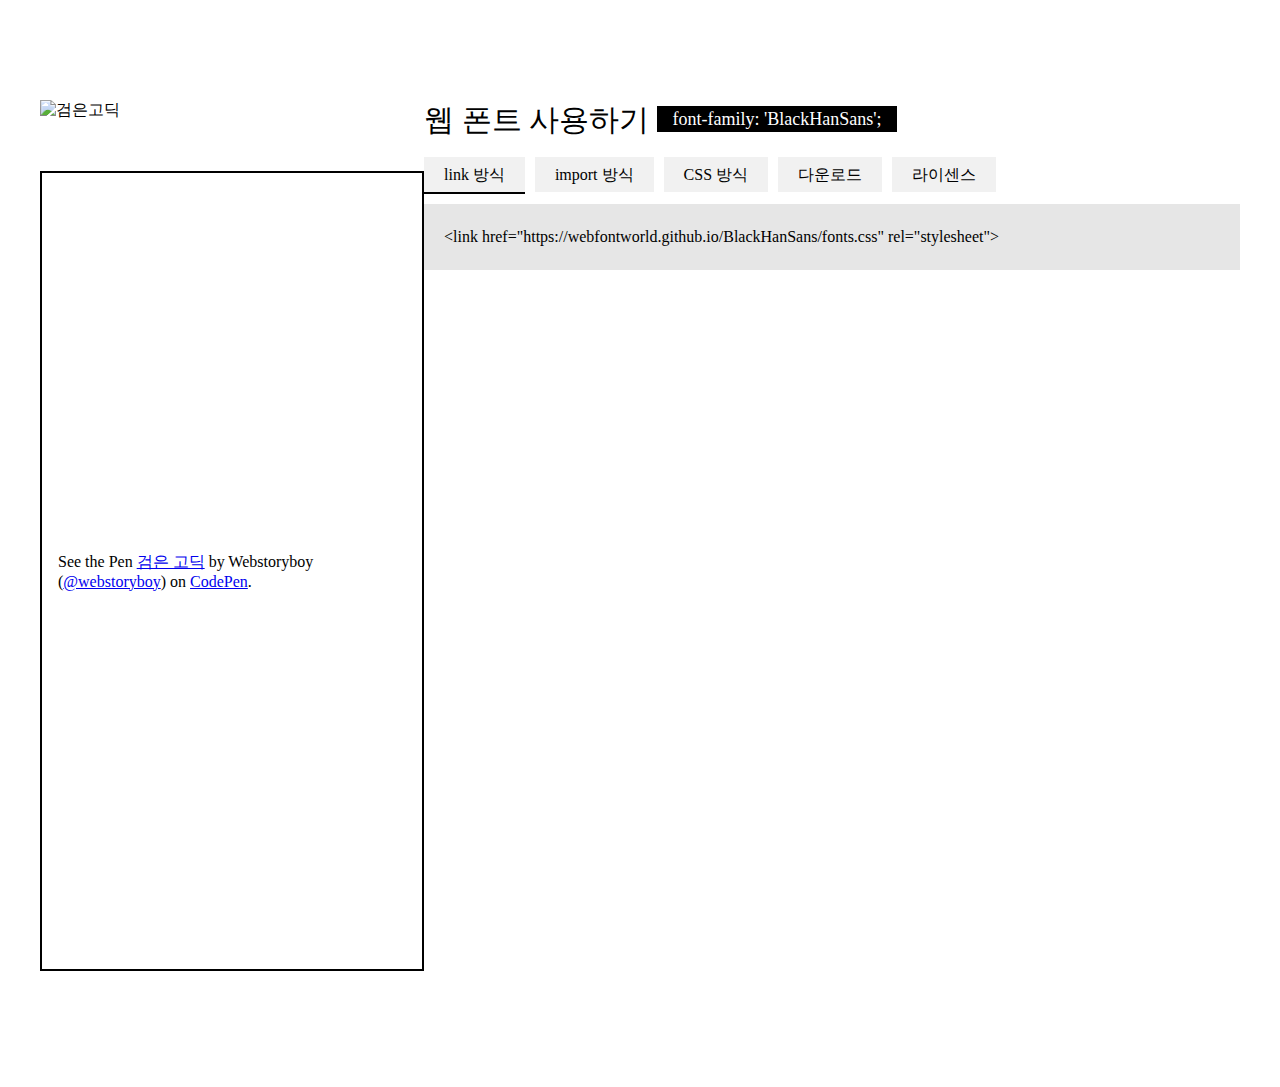
==== BlackHanSans.html @ 267477ac "2021.10.12" ====
<!DOCTYPE html>
<html lang="en">
<head>
    <meta charset="UTF-8">
    <meta http-equiv="X-UA-Compatible" content="IE=edge">
    <meta name="viewport" content="width=device-width, initial-scale=1.0">
    <title>Document</title>
    <style>
        @font-face {
            font-family: 'NEXON Lv1 Gothic OTF';
            src: url('https://cdn.jsdelivr.net/gh/projectnoonnu/noonfonts_20-04@2.1/NEXON Lv1 Gothic OTF.woff') format('woff');
            font-weight: normal;
            font-style: normal;
        }
        * {margin: 0; padding: 0;}
        body {
            width: 1200px;
            margin: 100px auto;
            font-family: 'NEXON Lv1 Gothic OTF';
        }
        pre, code {
            font-family: 'NEXON Lv1 Gothic OTF';
        }
        .fonts {overflow: hidden; max-width: 1200px; width: 100%; margin: 0 auto}
        .fonts h2 {font-size: 30px; margin-bottom: 10px;}
        .fonts .img {float: left; width: 30%; margin-bottom: 50px;}
        .fonts .img img {width: 100%;}
        .fonts .desc {float: right; width: 68%;}
        .fonts .desc h3 {font-weight: normal; margin-bottom: 16px; margin-top: 0; font-size: 30px;}
        .fonts .desc h3 em {background: #000; color: #fff; font-style: normal; font-size: 0.6em; padding: 3px 16px; vertical-align: 5px;}
        .fonts .desc .menu ul {overflow: hidden; margin-bottom: 0;}
        .fonts .desc .menu li {float: left; list-style: none; text-indent: 0; padding-left: 0;}
        .fonts .desc .menu li.active a {border-bottom: 2px solid #000}
        .fonts .desc .menu li a {
            color: #000; 
            margin-right: 10px;
            text-decoration: none; 
            padding: 8px 20px 6px 20px; 
            background: #f1f1f1; 
            display: inline-block;
            font-family: 'NEXON Lv1 Gothic OTF';
        }
        .fonts .desc .cont {
            margin-top: 10px;
            font-size: 16px;
            line-height: 1.6;
            padding: 20px;
            background: #E6E6E6;
            font-family: 'NEXON Lv1 Gothic OTF';
        }
    </style>
</head>
<body>

    <div class="fonts">
        <div class="img"><img src="https://i1.daumcdn.net/thumb/C600x600/?fname=https://blog.kakaocdn.net/dn/s1QdN/btrfsdD4FFp/4kD8m8kX7o9HiN2Y5J3ZU0/img.png" alt="검은고딕"></div>
        <div class="desc">
            <h3>웹 폰트 사용하기 <em class="copy">font-family: 'BlackHanSans';</em></h3>
            <div class="menu">
                <ul>
                    <li class="active"><a href="#">link 방식</a></li>
                    <li><a href="#">import 방식</a></li>
                    <li><a href="#">CSS 방식</a></li>
                    <li><a href="#">다운로드</a></li>
                    <li><a href="#">라이센스</a></li>
                </ul>
            </div>
            <div class="cont">
                <div>
                    &lt;link href="https://webfontworld.github.io/BlackHanSans/fonts.css" rel="stylesheet"&gt;
                </div>
                <div>
                    @import url('https://webfontworld.github.io/BlackHanSans/fonts.css');
                </div>
                <div>
<pre><code>@font-face {
    font-family: 'Jalnan';
    font-weight: normal; 
    font-style: normal; 
    src: url(https://cdn.jsdelivr.net/gh/webfontworld/BlackHanSans/BlackHanSans.woff2) format('woff2'),
            url(https://cdn.jsdelivr.net/gh/webfontworld/BlackHanSans/BlackHanSans.woff) format('woff');
    font-display: swap;
}
</code></pre>
                    
                </div>
                <div>
                    <a href="https://github.com/zesstype/Black-Han-Sans" target="_blank">https://github.com/zesstype/Black-Han-Sans</a>
                </div>
                <div>
                    <a href="https://github.com/zesstype/Black-Han-Sans/blob/master/OFL.txt" target="_blank">https://github.com/zesstype/Black-Han-Sans/blob/master/OFL.txt</a>
                </div>
            </div>
        </div>

        <p class="codepen" data-height="800" data-theme-id="26135" data-default-tab="result" data-slug-hash="QWgmoQN" data-user="webstoryboy" style="height: 800px; box-sizing: border-box; display: flex; align-items: center; justify-content: center; border: 2px solid; margin: 1em 0; padding: 1em;">
            <span>See the Pen <a href="https://codepen.io/webstoryboy/pen/QWgmoQN">
            검은 고딕</a> by Webstoryboy (<a href="https://codepen.io/webstoryboy">@webstoryboy</a>)
            on <a href="https://codepen.io">CodePen</a>.</span>
        </p>
        <script async src="https://cpwebassets.codepen.io/assets/embed/ei.js"></script>
    </div>

    <script src="https://ajax.googleapis.com/ajax/libs/jquery/1.12.4/jquery.min.js"></script>
    <script>
        var tabBtn = $(".fonts .desc .menu li");    
		var tabCont = $(".fonts .desc .cont div");      
		tabCont.hide().eq(0).show();
		tabBtn.click(function(){
			var target = $(this);        
			var index = target.index();  
			tabBtn.removeClass("active");  
			target.addClass("active");      
			tabCont.css("display","none");
			tabCont.eq(index).css("display","block");
		});

        document.querySelectorAll(".copy").forEach(copy => {
            copy.addEventListener("click", function(){
                var inp = document.createElement("input");
                inp.setAttribute("value", copy.innerText);
                document.body.appendChild(inp);
                inp.select();
                document.execCommand("copy");
                document.body.removeChild(inp);
                alert("텍스트를 복사하였습니다.");
            })
        });

    </script>
</body>
</html>
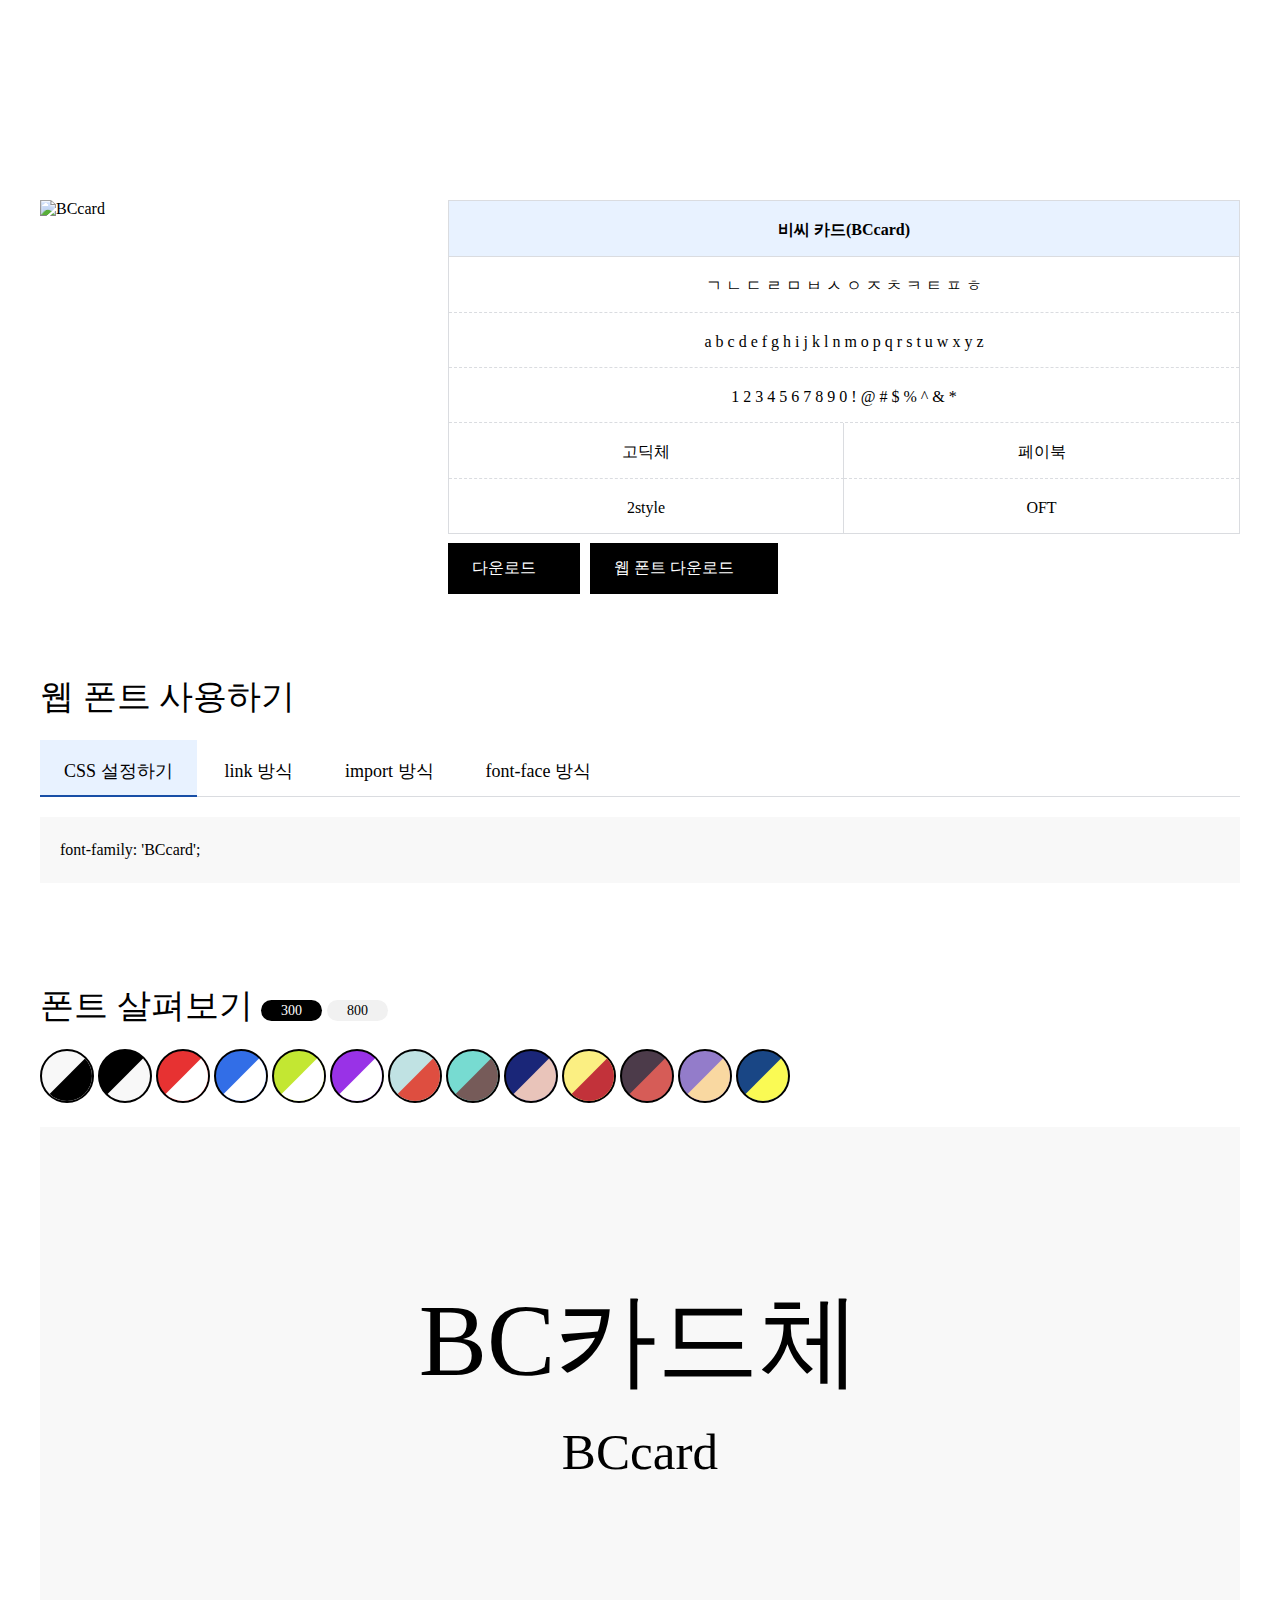
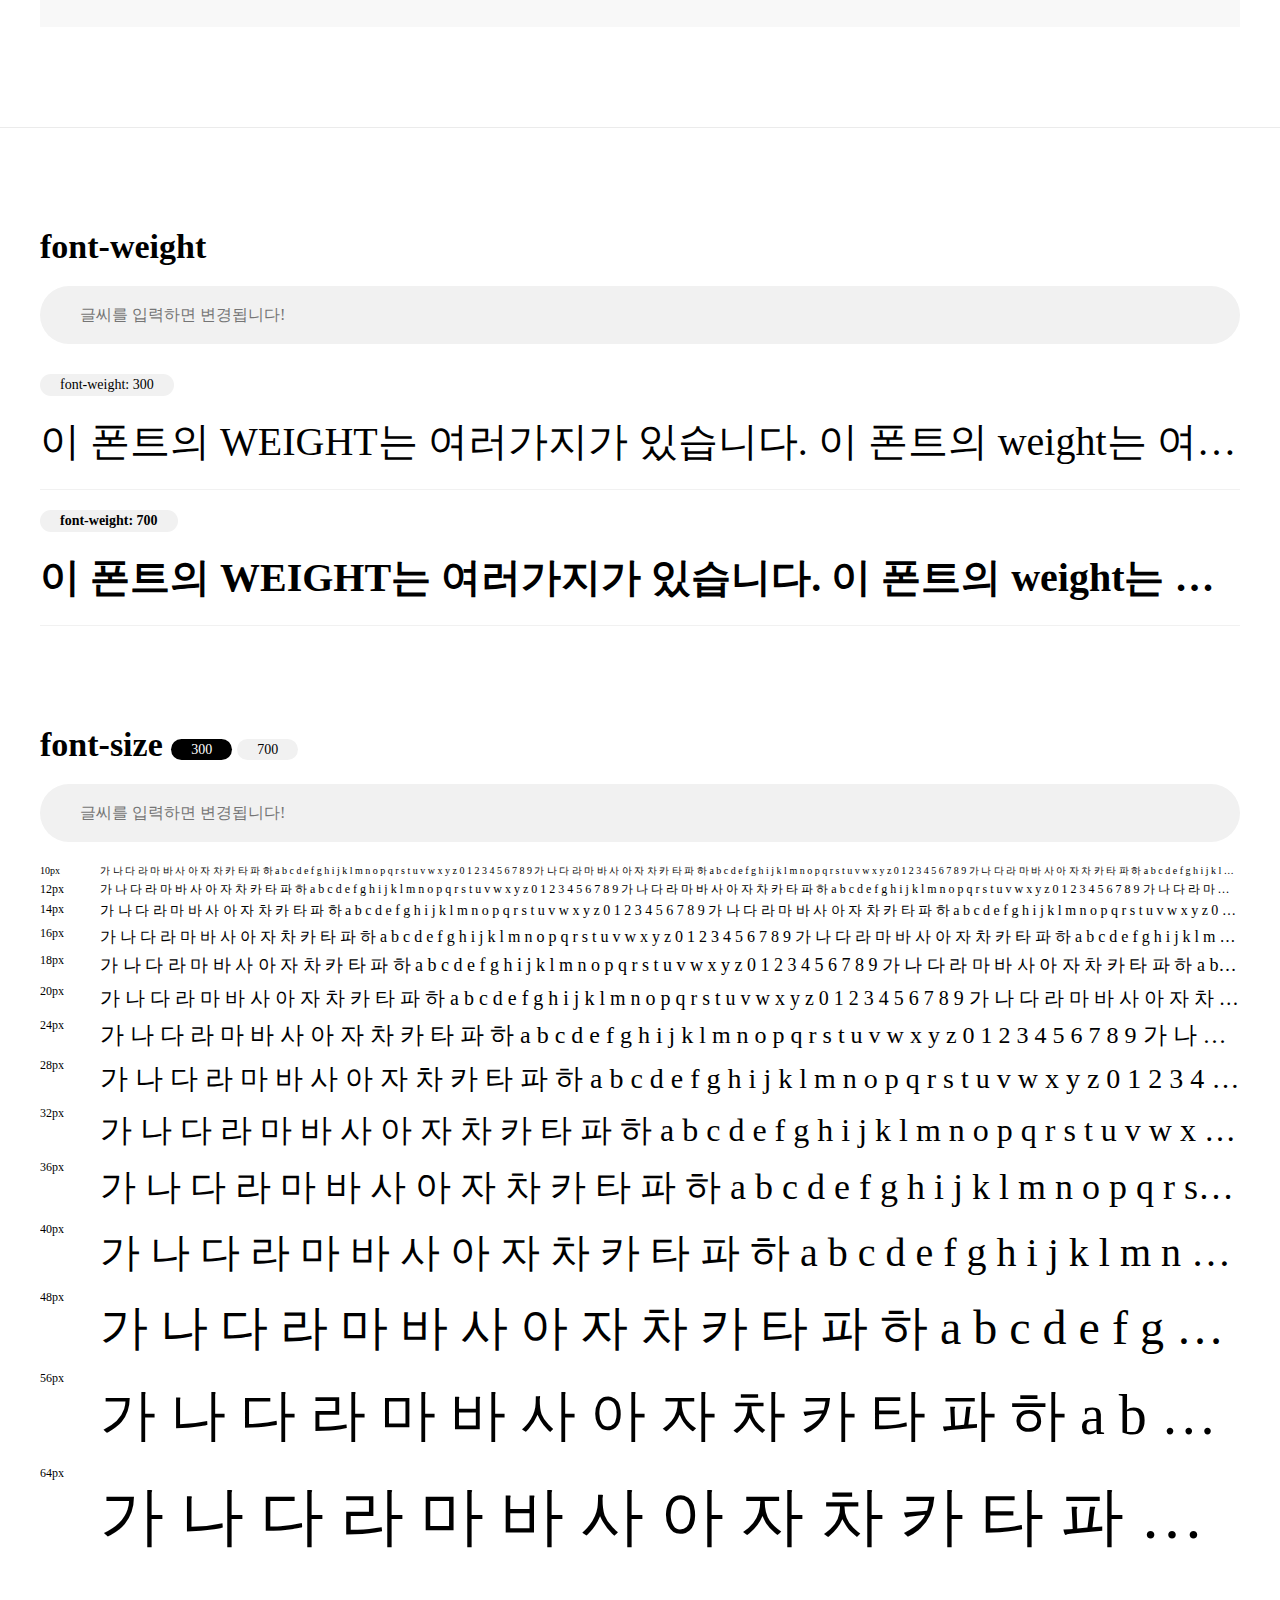
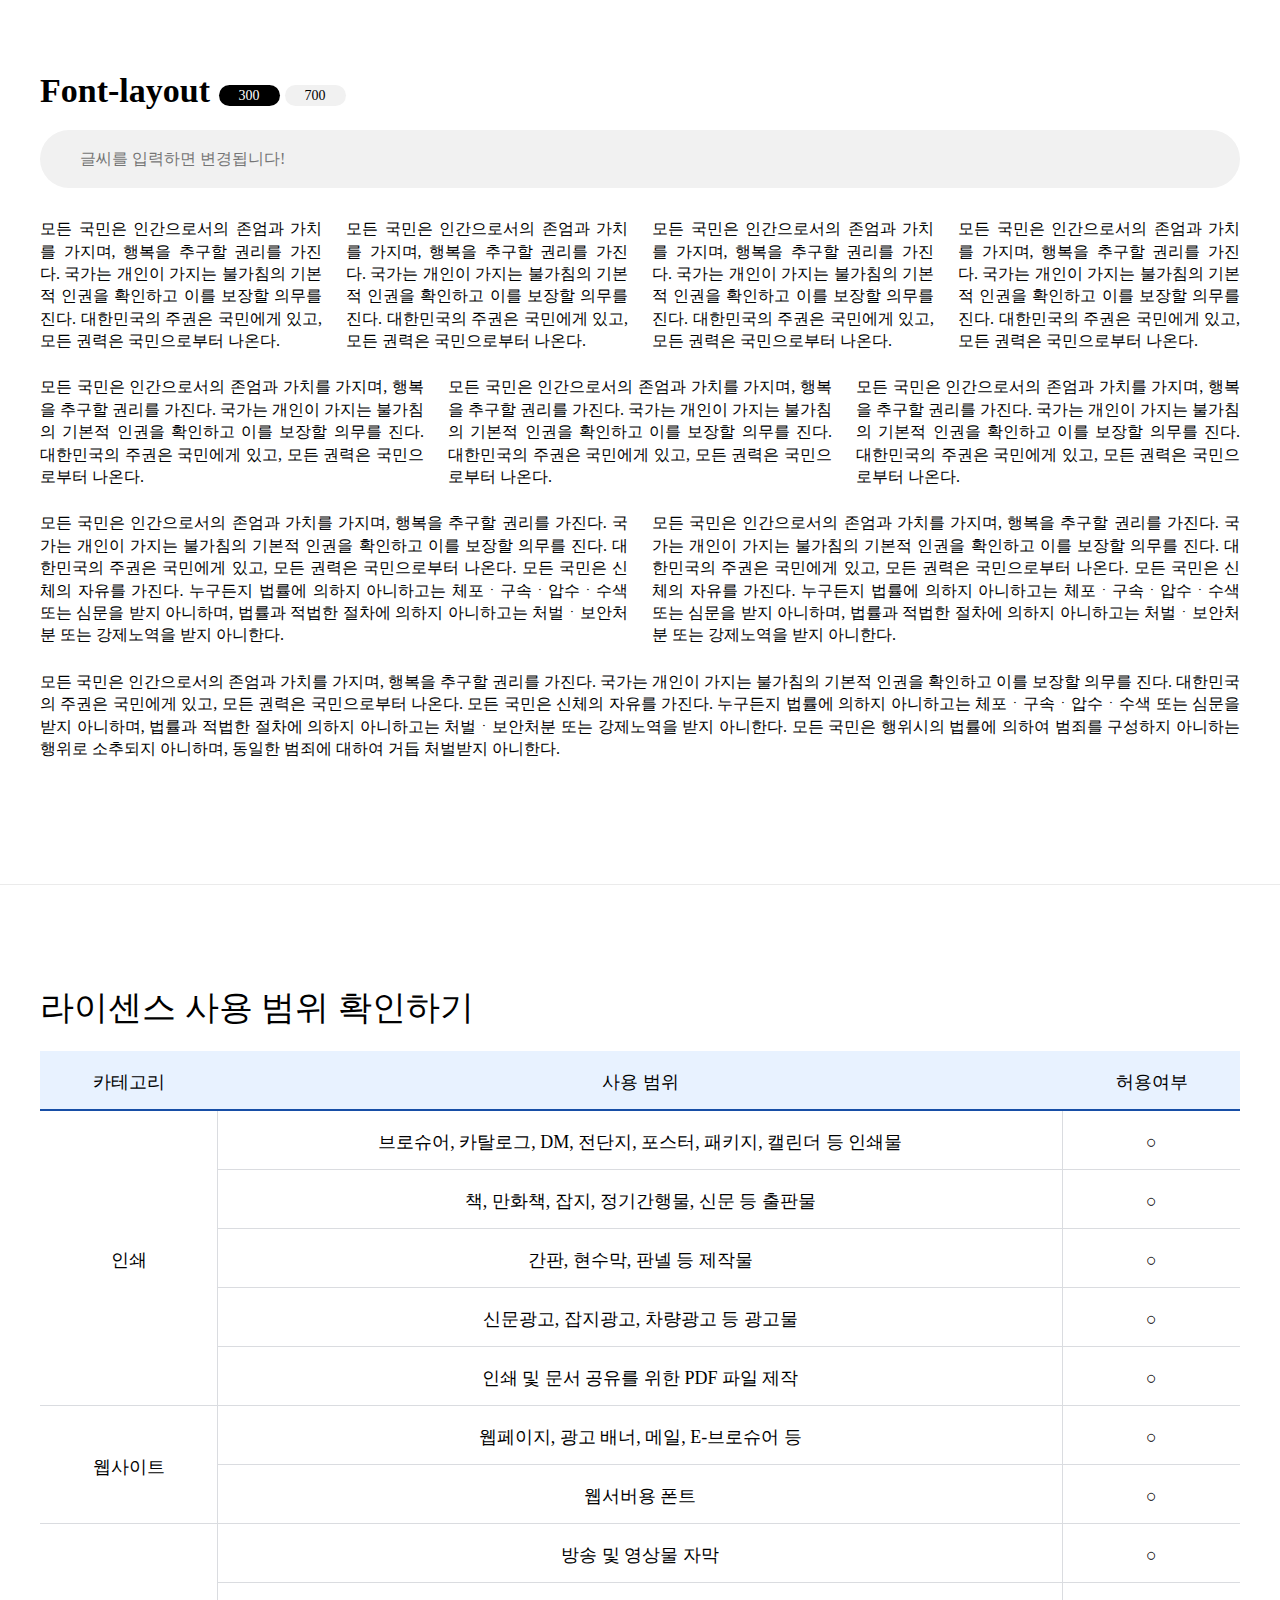
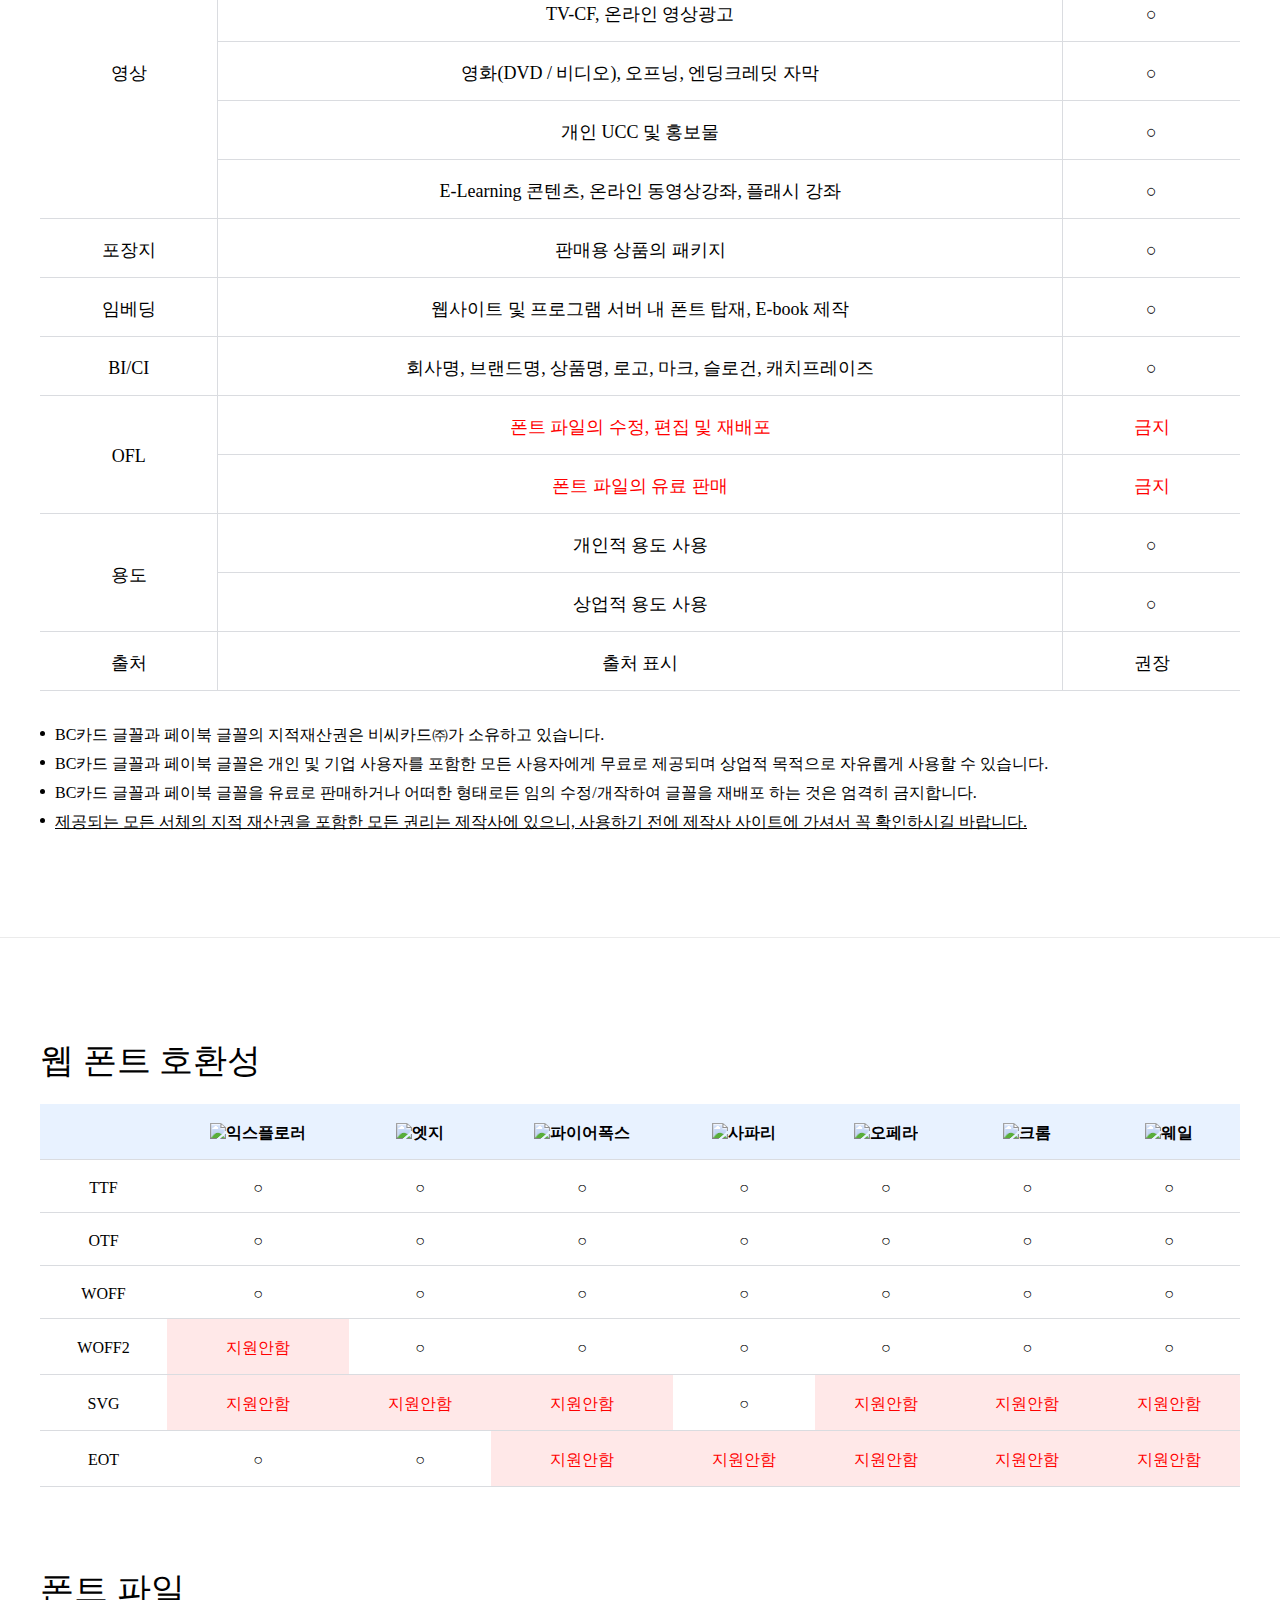
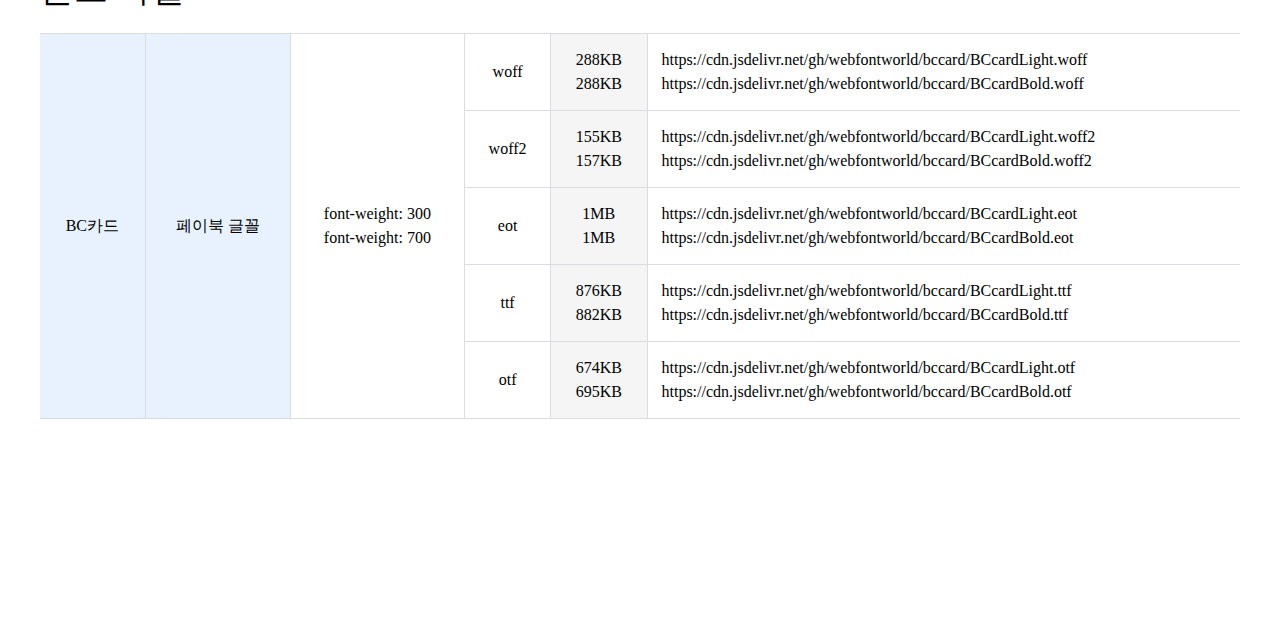
==== commit fdf33b15: "2021.11.30" ====
--- a/BlackHanSans.html
+++ b/BlackHanSans.html
@@ -1,132 +1,727 @@
 <!DOCTYPE html>
-<html lang="en">
+<html lang="ko">
 <head>
     <meta charset="UTF-8">
     <meta http-equiv="X-UA-Compatible" content="IE=edge">
     <meta name="viewport" content="width=device-width, initial-scale=1.0">
-    <title>Document</title>
+    <title>Webfontworld</title>
     <style>
+        * {margin: 0; padding: 0;}
+        body {padding-bottom: 200px;}
+        li {list-style: none;}
+        table {width: 100%}
+        hr {margin: 100px 0; border: 0; border-bottom: 1px solid #ebebeb}
+        img {width: 100%; vertical-align: top;}
+        code, pre {background-color: #f8f8f8;-webkit-font-smoothing: initial;}
+        a {text-decoration: none; color: #000;}
+
+        /* font-face */
         @font-face {
-            font-family: 'NEXON Lv1 Gothic OTF';
-            src: url('https://cdn.jsdelivr.net/gh/projectnoonnu/noonfonts_20-04@2.1/NEXON Lv1 Gothic OTF.woff') format('woff');
-            font-weight: normal;
+            font-family: 'BCcard';
+            font-weight: 400;
             font-style: normal;
+            src: url('https://cdn.jsdelivr.net/gh/webfontworld/bccard/BCcardLight.eot');
+            src: url('https://cdn.jsdelivr.net/gh/webfontworld/bccard/BCcardLight.eot?#iefix') format('embedded-opentype'),
+                url('https://cdn.jsdelivr.net/gh/webfontworld/bccard/BCcardLight.woff2') format('woff2'),
+                url('https://cdn.jsdelivr.net/gh/webfontworld/bccard/BCcardLight.woff') format('woff'),
+                url('https://cdn.jsdelivr.net/gh/webfontworld/bccard/BCcardLight.ttf') format("truetype");
+            font-display: swap;
+        } 
+        @font-face {
+            font-family: 'BCcard';
+            font-weight: 700;
+            font-style: normal;
+            src: url('https://cdn.jsdelivr.net/gh/webfontworld/bccard/BCcardBold.eot');
+            src: url('https://cdn.jsdelivr.net/gh/webfontworld/bccard/BCcardBold.eot?#iefix') format('embedded-opentype'),
+                url('https://cdn.jsdelivr.net/gh/webfontworld/bccard/BCcardBold.woff2') format('woff2'),
+                url('https://cdn.jsdelivr.net/gh/webfontworld/bccard/BCcardBold.woff') format('woff'),
+                url('https://cdn.jsdelivr.net/gh/webfontworld/bccard/BCcardBold.ttf') format("truetype");
+            font-display: swap;
         }
-        * {margin: 0; padding: 0;}
-        body {
-            width: 1200px;
-            margin: 100px auto;
-            font-family: 'NEXON Lv1 Gothic OTF';
-        }
-        pre, code {
-            font-family: 'NEXON Lv1 Gothic OTF';
-        }
-        .fonts {overflow: hidden; max-width: 1200px; width: 100%; margin: 0 auto}
-        .fonts h2 {font-size: 30px; margin-bottom: 10px;}
-        .fonts .img {float: left; width: 30%; margin-bottom: 50px;}
-        .fonts .img img {width: 100%;}
-        .fonts .desc {float: right; width: 68%;}
-        .fonts .desc h3 {font-weight: normal; margin-bottom: 16px; margin-top: 0; font-size: 30px;}
-        .fonts .desc h3 em {background: #000; color: #fff; font-style: normal; font-size: 0.6em; padding: 3px 16px; vertical-align: 5px;}
-        .fonts .desc .menu ul {overflow: hidden; margin-bottom: 0;}
-        .fonts .desc .menu li {float: left; list-style: none; text-indent: 0; padding-left: 0;}
-        .fonts .desc .menu li.active a {border-bottom: 2px solid #000}
-        .fonts .desc .menu li a {
-            color: #000; 
-            margin-right: 10px;
-            text-decoration: none; 
-            padding: 8px 20px 6px 20px; 
-            background: #f1f1f1; 
-            display: inline-block;
-            font-family: 'NEXON Lv1 Gothic OTF';
-        }
-        .fonts .desc .cont {
-            margin-top: 10px;
-            font-size: 16px;
-            line-height: 1.6;
-            padding: 20px;
-            background: #E6E6E6;
-            font-family: 'NEXON Lv1 Gothic OTF';
-        }
+        code, pre {font-family: 'BCcard';}
+        .weightInput {font-family: 'BCcard';}
+        .hgroup h1 {font-family: 'BCcard';}
+        .ff {font-family: 'BCcard';}
+        .fw {font-weight: 400;}
+
+        #webfontworld {padding-top: 200px;}
+        .wf-intro {width: 100%; max-width: 1200px; margin: 0 auto;}
+        .wf-view {width: 100%; max-width: 1200px; margin: 0 auto;}
+        .wf-weight {width: 100%; max-width: 1200px; margin: 0 auto;}
+        .wf-layout {width: 100%; max-width: 1200px; margin: 0 auto;}
+        .wf-size {width: 100%; max-width: 1200px; margin: 0 auto;}
+        .wf-info {width: 100%; max-width: 1200px; margin: 0 auto;}
+        .wf-woff {width: 100%; max-width: 1200px; margin: 0 auto;}
+        .wf-cross {width: 100%; max-width: 1200px; margin: 0 auto;}
+        .wf-style {width: 100%; max-width: 1200px; margin: 0 auto;}
+        .weightInput {width: 100%; padding: 20px 40px; margin: 20px 0 10px; background: #f1f1f1; border: 0; border-radius: 50px; font-size: 16px; box-sizing: border-box;}
+
+        .wf-intro .info {display: flex; flex-wrap: wrap; justify-content: space-between;}
+        .wf-intro .info .img {width: 32%; }
+        .wf-intro .info .click {width: 66%; }
+        .wf-intro .info .click table {border: 1px solid #dadce0; border-bottom: 0; border-spacing: 0;}
+        .wf-intro .info .click table th {width: 50%; padding: 19px 24px 15px 24px; border-bottom: 1px solid #dadce0; background-color: #e8f2ff;}
+        .wf-intro .info .click table td {width: 50%; height: 20px; padding: 19px 24px 15px 24px; border-right: 1px solid #dadce0; border-bottom: 1px dashed #dadce0; text-align: center;}
+        .wf-intro .info .click table td:last-child {border-right: 0;}
+        .wf-intro .info .click table tr:last-child td {border-bottom-style: solid}
+        .wf-intro .info .click table td:hover {background: #e8f2ff; cursor: pointer;}
+        .wf-intro .info .click .down {margin-top: 9px;}
+        .wf-intro .info .click .down a {background: #000; color: #fff; padding: 15px 44px 15px 24px; margin-right: 10px; display: inline-block; position: relative;}
+        .wf-intro .info .click .down a::after {content: ''; background-image: url(https://hangeul.naver.com/img/sp_assorted_font_v2.png); background-size: 260px 201px; background-position: -28px -149px; position: absolute; right: 16px; top: 12px; width: 23px; height: 22px;}
+        .wf-intro .css {margin-top: 80px;}
+        .wf-intro .css h3 {font-size: 34px; margin-bottom: 20px; margin-top: 40px;}
+        .wf-intro .css .menu {border-bottom: 1px solid #dadce0; height: 56px;}
+        .wf-intro .css .menu li {display: inline; font-size: 18px; margin-bottom: 10px;}
+        .wf-intro .css .menu li a {padding: 19px 24px 15px 24px; display: inline-block; height: 21px;}
+        .wf-intro .css .menu li.active a { background: #e8f2ff; border-bottom: 2px solid #174ea6;}
+        .wf-intro .css .cont {margin-top: 20px;}
+        .wf-intro .css pre {padding: 20px; line-height: 1.6;}
+        
+        .wf-info .license {margin-top: 80px;}
+        .wf-info .license h3 {width: 100%; font-size: 34px; margin-bottom: 20px; margin-top: 40px;}
+        .wf-info .license table { border-spacing: 0; font-size: 18px;}
+        .wf-info .license table th {padding: 19px 24px 15px 24px; background-color: #e8f2ff; border-bottom: 2px solid #174ea6; text-align: center;}
+        .wf-info .license table td {padding: 19px 24px 15px 24px; border-bottom: 1px solid #dadce0; text-align: center; border-right: 1px solid #dadce0}
+        .wf-info .license table td:last-child {border-right: 0;}
+        .wf-info .license table td.red {color: red}
+        .wf-info .license p {margin-top: 20px; line-height: 1.6;}
+        .wf-info .list {padding-top: 30px;}
+        .wf-info .list li {line-height: 1.8; position: relative; padding-left: 15px;}
+        .wf-info .list li::before {content: ""; position: absolute; left: 0; top: 10px; width: 5px; height: 5px; background: #000; border-radius: 50%;}
+        .wf-info .list li.line {text-decoration: underline;}
+
+        .wf-weight h3 {font-size: 34px; margin-top: 40px;}
+        .wf-weight li {padding: 60px 0 20px; font-size: 40px; border-bottom: 1px solid #f1f1f1; overflow: hidden; text-overflow: ellipsis; white-space: nowrap; position: relative;}
+        .wf-weight li.wNormal {font-weight: normal;}
+        .wf-weight li.w100 {font-weight: 100;}
+        .wf-weight li.w200 {font-weight: 200;}
+        .wf-weight li.w300 {font-weight: 300;}
+        .wf-weight li.w400 {font-weight: 400;}
+        .wf-weight li.w500 {font-weight: 500;}
+        .wf-weight li.w600 {font-weight: 600;}
+        .wf-weight li.w700 {font-weight: 700;}
+        .wf-weight li.w800 {font-weight: 800;}
+        .wf-weight li.w900 {font-weight: 900;}
+        .wf-weight li::before {position: absolute; left: 0; top: 20px; font-size: 14px; background: #f1f1f1; padding: 3px 20px; border-radius: 20px;}
+        .wf-weight li.wNormal::before {content: 'font-weight: normal';}
+        .wf-weight li.w100::before {content: 'font-weight: 100';}
+        .wf-weight li.w200::before {content: 'font-weight: 200';}
+        .wf-weight li.w300::before {content: 'font-weight: 300';}
+        .wf-weight li.w400::before {content: 'font-weight: 400';}
+        .wf-weight li.w500::before {content: 'font-weight: 500';}
+        .wf-weight li.w600::before {content: 'font-weight: 600';}
+        .wf-weight li.w700::before {content: 'font-weight: 700';}
+        .wf-weight li.w800::before {content: 'font-weight: 800';}
+        .wf-weight li.w900::before {content: 'font-weight: 900';}
+
+        .wf-size h3 {font-size: 34px; margin-top: 100px;}
+        .wf-size ul {margin-top: 10px;}
+        .wf-size li {position: relative; overflow: hidden; text-overflow: ellipsis; white-space: nowrap; padding-left: 60px; line-height: 1.7;}
+        .wf-size h3 span {font-size: 14px; background: #f1f1f1; padding: 3px 20px; border-radius: 20px; margin-right: 5px; vertical-align: 2px; cursor: pointer; font-weight: normal;}
+        .wf-size h3 span.active{background-color: #000;color: #fff;}
+        .wf-size li::before {content: ''; position: absolute; left: 0; top: 0px; font-size: 12px;}
+        .wf-size li.s10 {font-size: 10px;} .wf-size li.s10::before {content: '10px'; font-size: 10px;}
+        .wf-size li.s12 {font-size: 12px;} .wf-size li.s12::before {content: '12px';}
+        .wf-size li.s14 {font-size: 14px;} .wf-size li.s14::before {content: '14px';}
+        .wf-size li.s16 {font-size: 16px;} .wf-size li.s16::before {content: '16px';}
+        .wf-size li.s18 {font-size: 18px;} .wf-size li.s18::before {content: '18px';}
+        .wf-size li.s20 {font-size: 20px;} .wf-size li.s20::before {content: '20px';}
+        .wf-size li.s24 {font-size: 24px;} .wf-size li.s24::before {content: '24px';}
+        .wf-size li.s28 {font-size: 28px;} .wf-size li.s28::before {content: '28px';}
+        .wf-size li.s32 {font-size: 32px;} .wf-size li.s32::before {content: '32px';}
+        .wf-size li.s36 {font-size: 36px;} .wf-size li.s36::before {content: '36px';}
+        .wf-size li.s40 {font-size: 40px;} .wf-size li.s40::before {content: '40px';}
+        .wf-size li.s48 {font-size: 48px;} .wf-size li.s48::before {content: '48px';}
+        .wf-size li.s56 {font-size: 56px;} .wf-size li.s56::before {content: '56px';}
+        .wf-size li.s64 {font-size: 64px;} .wf-size li.s64::before {content: '64px';}
+
+        .wf-layout h3 {font-size: 34px; margin-top: 100px;}
+        .wf-layout h3 span {font-size: 14px; background: #f1f1f1; padding: 3px 20px; border-radius: 20px; margin-right: 5px; vertical-align: 2px; cursor: pointer; font-weight: normal;}
+        .wf-layout h3 span.active {background-color: #000; color: #fff;}
+        .wf-layout .flex {overflow: hidden; margin-top: 20px;}
+        .wf-layout .flex div {float: left; line-height: 1.4; margin-right: 2%; margin-bottom: 2%; text-align: justify;}
+        .wf-layout .flex .last {margin-right: 0;}
+        .wf-layout .flex .col4 {width: 23.5%;}
+        .wf-layout .flex .col3 {width: 32%}
+        .wf-layout .flex .col2 {width: 49%}
+        .wf-layout .flex .col1 {width: 100%; margin-right: 0;}
+
+        .wf-view h3 {font-size: 34px; margin-bottom: 20px; margin-top: 100px;}
+        .wf-view h3 span {font-size: 14px; background: #f1f1f1; padding: 3px 20px; border-radius: 20px; margin-right: 5px; vertical-align: 2px; cursor: pointer; font-weight: normal;}
+        .wf-view h3 span.active {background-color: #000; color: #fff;}
+        .wf-view .view {height: 500px; display: flex; align-items: center; justify-content: center; background: #f8f8f8;}
+        .wf-view .view > div {text-align: center; font-size: 8vw; }
+        .wf-view .view strong {display: block; font-weight: normal;}
+        .wf-view .view em {display: block; font-style: normal; font-size: 4vw; margin-top: 1vw;}
+        .wf-view .style {margin-bottom: 20px;}
+        .wf-view .style > span {position: relative; display: inline-block; width: 50px; height: 50px; border-radius: 50%; overflow: hidden; background: #f8f8f8; border: 2px solid #000; cursor: pointer;}
+        .wf-view .style > span::after {content: ''; width: 60px; height: 60px; background: #000; position: absolute; right: -30px; bottom: -23px; transform: rotate(45deg);}
+        .wf-view .style .style1 {background: #f8f8f8;} 
+        .wf-view .style .style1::after {background: #000;}
+        .wf-view .style .style2 {background: #000;} 
+        .wf-view .style .style2::after {background: #f8f8f8;}
+        .wf-view .style .style3 {background: rgb(231, 50, 50);} 
+        .wf-view .style .style3::after {background: #fff;}
+        .wf-view .style .style4 {background: rgb(50, 110, 231);} 
+        .wf-view .style .style4::after {background: #fff;}
+        .wf-view .style .style5 {background: rgb(195, 231, 50);} 
+        .wf-view .style .style5::after {background: #fff;}
+        .wf-view .style .style6 {background: rgb(153, 50, 231);} 
+        .wf-view .style .style6::after {background: #fff;}
+        .wf-view .style .style7 {background: #C0E2E3;} 
+        .wf-view .style .style7::after {background: #DE4E40;}
+        .wf-view .style .style8 {background: #77DBD1;} 
+        .wf-view .style .style8::after {background: #765b59;}
+        .wf-view .style .style9 {background: #1A2678;} 
+        .wf-view .style .style9::after {background: #E9C4BA;}
+        .wf-view .style .style10 {background: #FBEF82;} 
+        .wf-view .style .style10::after {background: #C2323A;}
+        .wf-view .style .style11 {background: #4C3B4A;} 
+        .wf-view .style .style11::after {background: #D65C57;}
+        .wf-view .style .style12 {background: #937CCA;} 
+        .wf-view .style .style12::after {background: #F9D8A1;}
+        .wf-view .style .style13 {background: #194685;} 
+        .wf-view .style .style13::after {background: #FAFA54;}
+
+        .wf-woff {margin-top: 80px;} 
+        .wf-woff h3 {font-size: 34px; margin-bottom: 20px; margin-top: 40px;}
+        .wf-woff table {border-spacing: 0; border-top: 1px solid #dadce0; line-height: 1.5;}
+        .wf-woff table th {padding: 14px; background-color: #e8f2ff; border-bottom: 1px solid #dadce0; border-right: 1px solid #dadce0; text-align: left;}
+        .wf-woff table td {padding: 14px; border-bottom: 1px solid #dadce0; border-right: 1px solid #dadce0}
+        .wf-woff table td:last-child {border-right: 0;}
+        .wf-woff table tr.last td {border-bottom: 2px solid #000;}
+        .wf-woff table tr.last th {border-bottom: 2px solid #000;}
+        .wf-woff table .line {border-bottom: 2px solid #000; text-align: center;}
+        .wf-woff table .ce {text-align: center;}
+        .wf-woff table .bg {background-color: #f5f5f5;}
+        .wf-woff table small {display: block;}
+
+        .wf-cross {margin-top: 80px;}
+        .wf-cross h3 {font-size: 34px; margin-bottom: 20px; margin-top: 40px;}
+        .wf-cross table {text-align: center; border-spacing: 0;}
+        .wf-cross table th {padding: 19px 24px 15px 24px; border-bottom: 1px solid #dadce0; background: #e8f2ff;}
+        .wf-cross table td {padding: 19px 24px 15px 24px; border-bottom: 1px solid #dadce0;}
+        .wf-cross table .red {background: #ffe8e8; color: red}
+
+        nav {padding: 100px 50px 100px; font-family: 'NEXONLv1Gothic';}
+        nav li {display: inline-block; margin-bottom: 10px;}
+        nav li a {background: #fff; color: #000; border: 1px solid #000; padding: 7px 14px 5px; display: inline-block; border-radius: 50px;}
+        nav li.active a {background: #000; color: #fff;}
     </style>
 </head>
 <body>
 
-    <div class="fonts">
-        <div class="img"><img src="https://i1.daumcdn.net/thumb/C600x600/?fname=https://blog.kakaocdn.net/dn/s1QdN/btrfsdD4FFp/4kD8m8kX7o9HiN2Y5J3ZU0/img.png" alt="검은고딕"></div>
-        <div class="desc">
-            <h3>웹 폰트 사용하기 <em class="copy">font-family: 'BlackHanSans';</em></h3>
-            <div class="menu">
-                <ul>
-                    <li class="active"><a href="#">link 방식</a></li>
-                    <li><a href="#">import 방식</a></li>
-                    <li><a href="#">CSS 방식</a></li>
-                    <li><a href="#">다운로드</a></li>
-                    <li><a href="#">라이센스</a></li>
-                </ul>
+    <div id="webfontworld">
+        <div class="wf-intro ff">
+            <div class="info">
+                <div class="img">
+                    <img src="https://cdn.jsdelivr.net/gh/webfontworld/bccard/BCcard.jpg" alt="BCcard">
+                </div>
+                
+                <div class="click">
+                    <table>
+                        <colgroup>
+                            <col style="width: 30%" />
+                            <col style="width: 70%" />
+                        </colgroup>
+                        <tr>
+                            <th colspan="2">비씨 카드(BCcard)</th>
+                        </tr>
+                        <tr>
+                            <td colspan="2"><a href="https://wess.tistory.com/pages/hangul">ㄱ ㄴ ㄷ ㄹ ㅁ ㅂ ㅅ ㅇ ㅈ ㅊ ㅋ ㅌ ㅍ ㅎ</a></td>
+                        </tr>
+                        <tr>
+                            <td colspan="2"><a href="https://wess.tistory.com/pages/english">a b c d e f g h i j k l n m o p q r s t u w x y z</a></td>
+                        </tr> 
+                        <tr> 
+                            <td colspan="2"><a href="https://wess.tistory.com/pages/number">1 2 3 4 5 6 7 8 9 0 ! @ # $ % ^ & *</a></td>
+                        </tr>
+                        <tr>
+                            <td><a href="https://wess.tistory.com/pages/gothic">고딕체</a></td>
+                            <td><a href="https://wess.tistory.com/pages/company">페이북</a></td>
+                        </tr>
+                        <tr>
+                            <td><a href="https://wess.tistory.com/pages/style">2style</a></td>
+                            <td><a href="https://wess.tistory.com/pages/otf">OFT</a></td>
+                        </tr>
+                    </table>
+                    <div class="down"><a href="https://paybooc.co.kr/app/paybooc/RPastEventDetail.do?evntNo=2020040025" target="_blank">다운로드</a><a href="https://github.com/webfontworld/bccard" target="_blank">웹 폰트 다운로드</a></div>
+                </div>
             </div>
-            <div class="cont">
-                <div>
-                    &lt;link href="https://webfontworld.github.io/BlackHanSans/fonts.css" rel="stylesheet"&gt;
+            
+            <div class="css fw">
+                <h3 class="fw">웹 폰트 사용하기</h3>
+                <div class="menu">
+                    <ul>
+                        <li class="active"><a href="#c">CSS 설정하기</a></li>
+                        <li><a href="#c">link 방식</a></li>
+                        <li><a href="#c">import 방식</a></li>
+                        <li><a href="#c">font-face 방식</a></li>
+                    </ul>
                 </div>
-                <div>
-                    @import url('https://webfontworld.github.io/BlackHanSans/fonts.css');
-                </div>
-                <div>
+                <div class="cont">
+                    <div>
+<pre><code>font-family: 'BCcard';</code></pre>
+                    </div>
+                    <div>
+<pre><code>&lt;link href="https://webfontworld.github.io/bccard/BCcard.css" rel="stylesheet"&gt;</code></pre>
+                    </div>
+                    <div>
+<pre><code>@import url('https://webfontworld.github.io/bccard/BCcard.css');</code></pre>
+                    </div>
+                    <div>
 <pre><code>@font-face {
-    font-family: 'Jalnan';
-    font-weight: normal; 
-    font-style: normal; 
-    src: url(https://cdn.jsdelivr.net/gh/webfontworld/BlackHanSans/BlackHanSans.woff2) format('woff2'),
-            url(https://cdn.jsdelivr.net/gh/webfontworld/BlackHanSans/BlackHanSans.woff) format('woff');
+    font-family: 'BCcard';
+    font-weight: 400;
+    font-style: normal;
+    src: url('https://cdn.jsdelivr.net/gh/webfontworld/bccard/BCcardLight.eot');
+    src: url('https://cdn.jsdelivr.net/gh/webfontworld/bccard/BCcardLight.eot?#iefix') format('embedded-opentype'),
+         url('https://cdn.jsdelivr.net/gh/webfontworld/bccard/BCcardLight.woff2') format('woff2'),
+         url('https://cdn.jsdelivr.net/gh/webfontworld/bccard/BCcardLight.woff') format('woff'),
+         url('https://cdn.jsdelivr.net/gh/webfontworld/bccard/BCcardLight.ttf') format("truetype");
+    font-display: swap;
+} 
+@font-face {
+    font-family: 'BCcard';
+    font-weight: 700;
+    font-style: normal;
+    src: url('https://cdn.jsdelivr.net/gh/webfontworld/bccard/BCcardBold.eot');
+    src: url('https://cdn.jsdelivr.net/gh/webfontworld/bccard/BCcardBold.eot?#iefix') format('embedded-opentype'),
+        url('https://cdn.jsdelivr.net/gh/webfontworld/bccard/BCcardBold.woff2') format('woff2'),
+        url('https://cdn.jsdelivr.net/gh/webfontworld/bccard/BCcardBold.woff') format('woff'),
+        url('https://cdn.jsdelivr.net/gh/webfontworld/bccard/BCcardBold.ttf') format("truetype");
     font-display: swap;
 }
 </code></pre>
-                    
-                </div>
-                <div>
-                    <a href="https://github.com/zesstype/Black-Han-Sans" target="_blank">https://github.com/zesstype/Black-Han-Sans</a>
-                </div>
-                <div>
-                    <a href="https://github.com/zesstype/Black-Han-Sans/blob/master/OFL.txt" target="_blank">https://github.com/zesstype/Black-Han-Sans/blob/master/OFL.txt</a>
+                    </div>
                 </div>
             </div>
         </div>
 
-        <p class="codepen" data-height="800" data-theme-id="26135" data-default-tab="result" data-slug-hash="QWgmoQN" data-user="webstoryboy" style="height: 800px; box-sizing: border-box; display: flex; align-items: center; justify-content: center; border: 2px solid; margin: 1em 0; padding: 1em;">
-            <span>See the Pen <a href="https://codepen.io/webstoryboy/pen/QWgmoQN">
-            검은 고딕</a> by Webstoryboy (<a href="https://codepen.io/webstoryboy">@webstoryboy</a>)
-            on <a href="https://codepen.io">CodePen</a>.</span>
-        </p>
-        <script async src="https://cpwebassets.codepen.io/assets/embed/ei.js"></script>
+        <div class="wf-view ff">
+            <h3 class="fw">폰트 살펴보기 <span class="active">300</span><span>800</span></h3>
+            <div class="style">
+                <span class="style1" data-bg1="#f8f8f8" data-bg2="#000"></span>
+                <span class="style2" data-bg1="#000" data-bg2="#fff"></span>
+                <span class="style3" data-bg1="#e73231" data-bg2="#fff"></span>
+                <span class="style4" data-bg1="#326ee6" data-bg2="#fff"></span>
+                <span class="style5" data-bg1="#c3e732" data-bg2="#fff"></span>
+                <span class="style6" data-bg1="#9932e7" data-bg2="#fff"></span>
+                <span class="style7" data-bg1="#C0E2E3" data-bg2="#DE4E40"></span>
+                <span class="style8" data-bg1="#77DBD1" data-bg2="#765b59"></span>
+                <span class="style9" data-bg1="#1A2678" data-bg2="#E9C4BA"></span>
+                <span class="style10" data-bg1="#FBEF82" data-bg2="#C2323A"></span>
+                <span class="style11" data-bg1="#4C3B4A" data-bg2="#D65C57"></span>
+                <span class="style12" data-bg1="#937CCA" data-bg2="#F9D8A1"></span>
+                <span class="style13" data-bg1="#194685" data-bg2="#FAFA54"></span>
+            </div>
+            <div class="view">
+                <div>
+                    <strong>BC카드체</strong>
+                    <em>BCcard</em>
+                </div>
+            </div>
+        </div>
+
+        <hr>
+
+        <div class="wf-weight ff">
+            <h3>font-weight</h3>
+            <input type="text" id="wf-weight-input" class="weightInput" placeholder="글씨를 입력하면 변경됩니다!">
+            <ul class="wf-weight-preview">
+                <li class="w300" title="light">이 폰트의 WEIGHT는 여러가지가 있습니다. 이 폰트의 weight는 여러가지가 있습니다. 이 폰트의 두께는 여러가지가 있습니다.</li>
+                <li class="w700" title="bold">이 폰트의 WEIGHT는 여러가지가 있습니다. 이 폰트의 weight는 여러가지가 있습니다. 이 폰트의 두께는 여러가지가 있습니다.</li>
+            </ul>
+        </div>
+        <!-- //weight -->
+
+        <div class="wf-size ff fw">
+            <h3>font-size <span class="active" data-weight="font-weight:300">300</span><span data-weight="font-weight:700">700</span></h3>
+            <input type="text" id="wf-size-input" class="weightInput" placeholder="글씨를 입력하면 변경됩니다!">
+            <ul class="wf-size-preview">
+                <li class="s10">가 나 다 라 마 바 사 아 자 차 카 타 파 하 a b c d e f g h i j k l m n o p q r s t u v w x y z 0 1 2 3 4 5 6 7 8 9
+                    가 나 다 라 마 바 사 아 자 차 카 타 파 하 a b c d e f g h i j k l m n o p q r s t u v w x y z 0 1 2 3 4 5 6 7 8 9 가 나 다 라 마 바
+                    사 아 자 차 카 타 파 하 a b c d e f g h i j k l m n o p q r s t u v w x y z 0 1 2 3 4 5 6 7 8 9 가 나 다 라 마 바 사 아 자 차 카 타
+                    파 하 a b c d e f g h i j k l m n o p q r s t u v w x y z 0 1 2 3 4 5 6 7 8 9</li>
+                <li class="s12">가 나 다 라 마 바 사 아 자 차 카 타 파 하 a b c d e f g h i j k l m n o p q r s t u v w x y z 0 1 2 3 4 5 6 7 8 9
+                    가 나 다 라 마 바 사 아 자 차 카 타 파 하 a b c d e f g h i j k l m n o p q r s t u v w x y z 0 1 2 3 4 5 6 7 8 9 가 나 다 라 마 바
+                    사 아 자 차 카 타 파 하 a b c d e f g h i j k l m n o p q r s t u v w x y z 0 1 2 3 4 5 6 7 8 9 가 나 다 라 마 바 사 아 자 차 카 타
+                    파 하 a b c d e f g h i j k l m n o p q r s t u v w x y z 0 1 2 3 4 5 6 7 8 9</li>
+                <li class="s14">가 나 다 라 마 바 사 아 자 차 카 타 파 하 a b c d e f g h i j k l m n o p q r s t u v w x y z 0 1 2 3 4 5 6 7 8 9
+                    가 나 다 라 마 바 사 아 자 차 카 타 파 하 a b c d e f g h i j k l m n o p q r s t u v w x y z 0 1 2 3 4 5 6 7 8 9 </li>
+                <li class="s16">가 나 다 라 마 바 사 아 자 차 카 타 파 하 a b c d e f g h i j k l m n o p q r s t u v w x y z 0 1 2 3 4 5 6 7 8 9
+                    가 나 다 라 마 바 사 아 자 차 카 타 파 하 a b c d e f g h i j k l m n o p q r s t u v w x y z 0 1 2 3 4 5 6 7 8 9 </li>
+                <li class="s18">가 나 다 라 마 바 사 아 자 차 카 타 파 하 a b c d e f g h i j k l m n o p q r s t u v w x y z 0 1 2 3 4 5 6 7 8 9
+                    가 나 다 라 마 바 사 아 자 차 카 타 파 하 a b c d e f g h i j k l m n o p q r s t u v w x y z 0 1 2 3 4 5 6 7 8 9 </li>
+                <li class="s20">가 나 다 라 마 바 사 아 자 차 카 타 파 하 a b c d e f g h i j k l m n o p q r s t u v w x y z 0 1 2 3 4 5 6 7 8 9
+                    가 나 다 라 마 바 사 아 자 차 카 타 파 하 a b c d e f g h i j k l m n o p q r s t u v w x y z 0 1 2 3 4 5 6 7 8 9 </li>
+                <li class="s24">가 나 다 라 마 바 사 아 자 차 카 타 파 하 a b c d e f g h i j k l m n o p q r s t u v w x y z 0 1 2 3 4 5 6 7 8 9
+                    가 나 다 라 마 바 사 아 자 차 카 타 파 하 a b c d e f g h i j k l m n o p q r s t u v w x y z 0 1 2 3 4 5 6 7 8 9 </li>
+                <li class="s28">가 나 다 라 마 바 사 아 자 차 카 타 파 하 a b c d e f g h i j k l m n o p q r s t u v w x y z 0 1 2 3 4 5 6 7 8 9
+                    가 나 다 라 마 바 사 아 자 차 카 타 파 하 a b c d e f g h i j k l m n o p q r s t u v w x y z 0 1 2 3 4 5 6 7 8 9 </li>
+                <li class="s32">가 나 다 라 마 바 사 아 자 차 카 타 파 하 a b c d e f g h i j k l m n o p q r s t u v w x y z 0 1 2 3 4 5 6 7 8 9
+                    가 나 다 라 마 바 사 아 자 차 카 타 파 하 a b c d e f g h i j k l m n o p q r s t u v w x y z 0 1 2 3 4 5 6 7 8 9 </li>
+                <li class="s36">가 나 다 라 마 바 사 아 자 차 카 타 파 하 a b c d e f g h i j k l m n o p q r s t u v w x y z 0 1 2 3 4 5 6 7 8 9
+                    가 나 다 라 마 바 사 아 자 차 카 타 파 하 a b c d e f g h i j k l m n o p q r s t u v w x y z 0 1 2 3 4 5 6 7 8 9 </li>
+                <li class="s40">가 나 다 라 마 바 사 아 자 차 카 타 파 하 a b c d e f g h i j k l m n o p q r s t u v w x y z 0 1 2 3 4 5 6 7 8 9
+                    가 나 다 라 마 바 사 아 자 차 카 타 파 하 a b c d e f g h i j k l m n o p q r s t u v w x y z 0 1 2 3 4 5 6 7 8 9 </li>
+                <li class="s48">가 나 다 라 마 바 사 아 자 차 카 타 파 하 a b c d e f g h i j k l m n o p q r s t u v w x y z 0 1 2 3 4 5 6 7 8 9
+                    가 나 다 라 마 바 사 아 자 차 카 타 파 하 a b c d e f g h i j k l m n o p q r s t u v w x y z 0 1 2 3 4 5 6 7 8 9 </li>
+                <li class="s56">가 나 다 라 마 바 사 아 자 차 카 타 파 하 a b c d e f g h i j k l m n o p q r s t u v w x y z 0 1 2 3 4 5 6 7 8 9
+                    가 나 다 라 마 바 사 아 자 차 카 타 파 하 a b c d e f g h i j k l m n o p q r s t u v w x y z 0 1 2 3 4 5 6 7 8 9 </li>
+                <li class="s64">가 나 다 라 마 바 사 아 자 차 카 타 파 하 a b c d e f g h i j k l m n o p q r s t u v w x y z 0 1 2 3 4 5 6 7 8 9
+                    가 나 다 라 마 바 사 아 자 차 카 타 파 하 a b c d e f g h i j k l m n o p q r s t u v w x y z 0 1 2 3 4 5 6 7 8 9 </li>
+            </ul>
+        </div>
+        <!-- //size -->
+
+        <div class="wf-layout ff fw">
+            <h3>Font-layout <span class="active">300</span><span>700</span></h3>
+            <input type="text" id="wf-layout-input" class="weightInput" placeholder="글씨를 입력하면 변경됩니다!">
+            <div class="flex">
+                <div class="col4">모든 국민은 인간으로서의 존엄과 가치를 가지며, 행복을 추구할 권리를 가진다. 국가는 개인이 가지는 불가침의 기본적 인권을 확인하고 이를 보장할 의무를 진다. 대한민국의 주권은
+                    국민에게 있고, 모든 권력은 국민으로부터 나온다.</div>
+                <div class="col4">모든 국민은 인간으로서의 존엄과 가치를 가지며, 행복을 추구할 권리를 가진다. 국가는 개인이 가지는 불가침의 기본적 인권을 확인하고 이를 보장할 의무를 진다. 대한민국의 주권은
+                    국민에게 있고, 모든 권력은 국민으로부터 나온다.</div>
+                <div class="col4">모든 국민은 인간으로서의 존엄과 가치를 가지며, 행복을 추구할 권리를 가진다. 국가는 개인이 가지는 불가침의 기본적 인권을 확인하고 이를 보장할 의무를 진다. 대한민국의 주권은
+                    국민에게 있고, 모든 권력은 국민으로부터 나온다.</div>
+                <div class="col4 last">모든 국민은 인간으로서의 존엄과 가치를 가지며, 행복을 추구할 권리를 가진다. 국가는 개인이 가지는 불가침의 기본적 인권을 확인하고 이를 보장할 의무를 진다.
+                    대한민국의 주권은 국민에게 있고, 모든 권력은 국민으로부터 나온다.</div>
+                <div class="col3">모든 국민은 인간으로서의 존엄과 가치를 가지며, 행복을 추구할 권리를 가진다. 국가는 개인이 가지는 불가침의 기본적 인권을 확인하고 이를 보장할 의무를 진다. 대한민국의 주권은
+                    국민에게 있고, 모든 권력은 국민으로부터 나온다.</div>
+                <div class="col3">모든 국민은 인간으로서의 존엄과 가치를 가지며, 행복을 추구할 권리를 가진다. 국가는 개인이 가지는 불가침의 기본적 인권을 확인하고 이를 보장할 의무를 진다. 대한민국의 주권은
+                    국민에게 있고, 모든 권력은 국민으로부터 나온다.</div>
+                <div class="col3 last">모든 국민은 인간으로서의 존엄과 가치를 가지며, 행복을 추구할 권리를 가진다. 국가는 개인이 가지는 불가침의 기본적 인권을 확인하고 이를 보장할 의무를 진다.
+                    대한민국의 주권은 국민에게 있고, 모든 권력은 국민으로부터 나온다.</div>
+                <div class="col2">모든 국민은 인간으로서의 존엄과 가치를 가지며, 행복을 추구할 권리를 가진다. 국가는 개인이 가지는 불가침의 기본적 인권을 확인하고 이를 보장할 의무를 진다. 대한민국의 주권은
+                    국민에게 있고, 모든 권력은 국민으로부터 나온다. 모든 국민은 신체의 자유를 가진다. 누구든지 법률에 의하지 아니하고는 체포ㆍ구속ㆍ압수ㆍ수색 또는 심문을 받지 아니하며, 법률과 적법한 절차에 의하지
+                    아니하고는 처벌ㆍ보안처분 또는 강제노역을 받지 아니한다.</div>
+                <div class="col2 last">모든 국민은 인간으로서의 존엄과 가치를 가지며, 행복을 추구할 권리를 가진다. 국가는 개인이 가지는 불가침의 기본적 인권을 확인하고 이를 보장할 의무를 진다.
+                    대한민국의 주권은 국민에게 있고, 모든 권력은 국민으로부터 나온다. 모든 국민은 신체의 자유를 가진다. 누구든지 법률에 의하지 아니하고는 체포ㆍ구속ㆍ압수ㆍ수색 또는 심문을 받지 아니하며, 법률과 적법한
+                    절차에 의하지 아니하고는 처벌ㆍ보안처분 또는 강제노역을 받지 아니한다.</div>
+                <div class="col1">모든 국민은 인간으로서의 존엄과 가치를 가지며, 행복을 추구할 권리를 가진다. 국가는 개인이 가지는 불가침의 기본적 인권을 확인하고 이를 보장할 의무를 진다. 대한민국의 주권은
+                    국민에게 있고, 모든 권력은 국민으로부터 나온다. 모든 국민은 신체의 자유를 가진다. 누구든지 법률에 의하지 아니하고는 체포ㆍ구속ㆍ압수ㆍ수색 또는 심문을 받지 아니하며, 법률과 적법한 절차에 의하지
+                    아니하고는 처벌ㆍ보안처분 또는 강제노역을 받지 아니한다. 모든 국민은 행위시의 법률에 의하여 범죄를 구성하지 아니하는 행위로 소추되지 아니하며, 동일한 범죄에 대하여 거듭 처벌받지 아니한다.</div>
+            </div>
+        </div>
+
+        <hr>
+
+        <div class="wf-info ff">
+            <div class="license">
+                <h3 class="fw">라이센스 사용 범위 확인하기</h3>
+                <table class="fw">
+                    <thead>
+                        <tr>
+                            <th class="fw">카테고리</th>
+                            <th class="fw">사용 범위</th>
+                            <th class="fw">허용여부</th>
+                        </tr>
+                    </thead>
+                    <tbody>
+                        <tr>
+                            <td rowspan="5">인쇄</td>
+                            <td>브로슈어, 카탈로그, DM, 전단지, 포스터, 패키지, 캘린더 등 인쇄물</td>
+                            <td>○</td>
+                        </tr>
+                        <tr>
+                            <td>책, 만화책, 잡지, 정기간행물, 신문 등 출판물</td>
+                            <td>○</td>
+                        </tr>
+                        <tr>
+                            <td>간판, 현수막, 판넬 등 제작물</td>
+                            <td>○</td>
+                        </tr>
+                        <tr>
+                            <td>신문광고, 잡지광고, 차량광고 등 광고물</td>
+                            <td>○</td>
+                        </tr>
+                        <tr>
+                            <td>인쇄 및 문서 공유를 위한 PDF 파일 제작</td>
+                            <td>○</td>
+                        </tr>
+                        <tr>
+                            <td rowspan="2">웹사이트</td>
+                            <td>웹페이지, 광고 배너, 메일, E-브로슈어 등</td>
+                            <td>○</td>
+                        </tr>
+                        <tr>
+                            <td>웹서버용 폰트</td>
+                            <td>○</td>
+                        </tr>
+                        <tr>
+                            <td rowspan="5">영상</td>
+                            <td>방송 및 영상물 자막</td>
+                            <td>○</td>
+                        </tr>
+                        <tr>
+                            <td>TV-CF, 온라인 영상광고</td>
+                            <td>○</td>
+                        </tr>
+                        <tr>
+                            <td>영화(DVD / 비디오), 오프닝, 엔딩크레딧 자막</td>
+                            <td>○</td>
+                        </tr>
+                        <tr>
+                            <td>개인 UCC 및 홍보물</td>
+                            <td>○</td>
+                        </tr>
+                        <tr>
+                            <td>E-Learning 콘텐츠, 온라인 동영상강좌, 플래시 강좌</td>
+                            <td>○</td>
+                        </tr>
+                        <tr>
+                            <td>포장지</td>
+                            <td>판매용 상품의 패키지</td>
+                            <td>○</td>
+                        </tr>
+                        <tr>
+                            <td>임베딩</td>
+                            <td>웹사이트 및 프로그램 서버 내 폰트 탑재, E-book 제작</td>
+                            <td>○</td>
+                        </tr>
+                        <tr>
+                            <td>BI/CI</td>
+                            <td>회사명, 브랜드명, 상품명, 로고, 마크, 슬로건, 캐치프레이즈</td>
+                            <td>○</td>
+                        </tr>
+                        <tr>
+                            <td rowspan="2">OFL</td>
+                            <td class="red">폰트 파일의 수정, 편집 및 재배포</td>
+                            <td class="red">금지</td>
+                        </tr>
+                        <tr>
+                            <td class="red">폰트 파일의 유료 판매</td>
+                            <td class="red">금지</td>
+                        </tr>
+                        <tr>
+                            <td rowspan="2">용도</td>
+                            <td>개인적 용도 사용</td>
+                            <td>○</td>
+                        </tr>
+                        <tr>
+                            <td>상업적 용도 사용</td>
+                            <td>○</td>
+                        </tr>
+                        <tr>
+                            <td>출처</td>
+                            <td>출처 표시</td>
+                            <td>권장</td>
+                        </tr>
+                    </tbody>
+                </table>
+            </div>
+            <ul class="list fw">
+                <li>BC카드 글꼴과 페이북 글꼴의 지적재산권은 비씨카드㈜가 소유하고 있습니다.</li>
+                <li>BC카드 글꼴과 페이북 글꼴은 개인 및 기업 사용자를 포함한 모든 사용자에게 무료로 제공되며 상업적 목적으로 자유롭게 사용할 수 있습니다.</li>
+                <li>BC카드 글꼴과 페이북 글꼴을 유료로 판매하거나 어떠한 형태로든 임의 수정/개작하여 글꼴을 재배포 하는 것은 엄격히 금지합니다.</li>
+                <li class="line">제공되는 모든 서체의 지적 재산권을 포함한 모든 권리는 제작사에 있으니, 사용하기 전에 제작사 사이트에 가셔서 꼭 확인하시길 바랍니다.</li>
+            </ul>
+        </div>
+ 
+        <hr>
+
+        <div class="wf-cross ff">
+            <h3 class="fw">웹 폰트 호환성</h3>
+            <table>
+                <tr>
+                    <th></th>
+                    <th><img src="https://tistory2.daumcdn.net/tistory/2933724/skin/images/icon-ie9.png" style="width:30px" alt="익스플로러"></th>
+                    <th><img src="https://tistory3.daumcdn.net/tistory/2851562/skin/images/edge.png" style="width:30px" alt="엣지"></th>
+                    <th><img src="https://tistory3.daumcdn.net/tistory/2851562/skin/images/firefox.png" style="width:30px" alt="파이어폭스"></th>
+                    <th><img src="https://tistory4.daumcdn.net/tistory/2851562/skin/images/safari.gif" style="width:30px" alt="사파리"></th>
+                    <th><img src="https://tistory2.daumcdn.net/tistory/2851562/skin/images/opera.gif" style="width:30px" alt="오페라"></th>
+                    <th><img src="https://tistory2.daumcdn.net/tistory/2851562/skin/images/chrome.png" style="width:30px" alt="크롬"></th>
+                    <th><img src="https://tistory3.daumcdn.net/tistory/2851562/skin/images/whale.png" style="width:30px" alt="웨일"></th>
+                </tr>
+                <tr>
+                    <td>TTF</td>
+                    <td><span>○</span></td>
+                    <td><span>○</span></td>
+                    <td><span>○</span></td>
+                    <td><span>○</span></td>
+                    <td><span>○</span></td>
+                    <td><span>○</span></td>
+                    <td><span>○</span></td>
+                </tr>
+                <tr>
+                    <td>OTF</td>
+                    <td><span>○</span></td>
+                    <td><span>○</span></td>
+                    <td><span>○</span></td>
+                    <td><span>○</span></td>
+                    <td><span>○</span></td>
+                    <td><span>○</span></td>
+                    <td><span>○</span></td>
+                </tr>
+                <tr>
+                    <td>WOFF</td>
+                    <td><span title="익스플로러 9.0버전 부터 지원">○</span></td>
+                    <td><span>○</span></td>
+                    <td><span>○</span></td>
+                    <td><span>○</span></td>
+                    <td><span>○</span></td>
+                    <td><span>○</span></td>
+                    <td><span>○</span></td>
+                </tr>
+                <tr>
+                    <td>WOFF2</td>
+                    <td class="red"><span>지원안함</span></td>
+                    <td><span>○</span></td>
+                    <td><span>○</span></td>
+                    <td><span>○</span></td>
+                    <td><span>○</span></td>
+                    <td><span>○</span></td>
+                    <td><span>○</span></td>
+                </tr>
+                <tr>
+                    <td>SVG</td>
+                    <td class="red"><span>지원안함</span></td>
+                    <td class="red"><span>지원안함</span></td>
+                    <td class="red"><span>지원안함</span></td>
+                    <td>○</td>
+                    <td class="red"><span>지원안함</span></td>
+                    <td class="red"><span>지원안함</span></td>
+                    <td class="red"><span>지원안함</span></td>
+                </tr>
+                <tr>
+                    <td>EOT</td>
+                    <td><span title="6.0">○</span></td>
+                    <td><span title="6.0">○</span></td>
+                    <td class="red"><span>지원안함</span></td>
+                    <td class="red"><span>지원안함</span></td>
+                    <td class="red"><span>지원안함</span></td>
+                    <td class="red"><span>지원안함</span></td>
+                    <td class="red"><span>지원안함</span></td>
+                </tr>
+            </table>
+        </div>
+
+        <div class="wf-woff ff">
+            <h3 class="fw">폰트 파일</h3>
+            <table class="fw">
+                <tbody>
+                    <tr>
+                        <th rowspan="5" class="ce fw">BC카드</th>
+                        <th rowspan="5" class="ce fw">페이북 글꼴</th>
+                        <td rowspan="5" class="ce">
+                            font-weight: 300<br>
+                            font-weight: 700
+                        </td>
+                        <td class="ce">woff</td>
+                        <td class="ce bg">288KB<br>288KB</td>
+                        <td>
+                            https://cdn.jsdelivr.net/gh/webfontworld/bccard/BCcardLight.woff<br>
+                            https://cdn.jsdelivr.net/gh/webfontworld/bccard/BCcardBold.woff<br>
+                        </td>
+                    </tr>
+                    <tr>
+                        <td class="ce">woff2</td>
+                        <td class="ce bg">155KB<br>157KB</td>
+                        <td>
+                            https://cdn.jsdelivr.net/gh/webfontworld/bccard/BCcardLight.woff2<br>
+                            https://cdn.jsdelivr.net/gh/webfontworld/bccard/BCcardBold.woff2<br>
+                        </td>
+                    </tr>
+                    <tr>
+                        <td class="ce">eot</td>
+                        <td class="ce bg">1MB<br>1MB</td>
+                        <td>
+                            https://cdn.jsdelivr.net/gh/webfontworld/bccard/BCcardLight.eot<br>
+                            https://cdn.jsdelivr.net/gh/webfontworld/bccard/BCcardBold.eot<br>
+                        </td>
+                    </tr>
+                    <tr>
+                        <td class="ce">ttf</td>
+                        <td class="ce bg">876KB<br>882KB</td>
+                        <td>
+                            https://cdn.jsdelivr.net/gh/webfontworld/bccard/BCcardLight.ttf<br>
+                            https://cdn.jsdelivr.net/gh/webfontworld/bccard/BCcardBold.ttf<br>
+                        </td>
+                    </tr>
+                    <tr>
+                        <td class="ce">otf</td>
+                        <td class="ce bg">674KB<br>695KB</td>
+                        <td>
+                            https://cdn.jsdelivr.net/gh/webfontworld/bccard/BCcardLight.otf<br>
+                            https://cdn.jsdelivr.net/gh/webfontworld/bccard/BCcardBold.otf<br>
+                        </td>
+                    </tr>
+                </tbody>
+            </table>
+        </div>
     </div>
+    <!-- //webfontworld -->
+
 
     <script src="https://ajax.googleapis.com/ajax/libs/jquery/1.12.4/jquery.min.js"></script>
     <script>
-        var tabBtn = $(".fonts .desc .menu li");    
-		var tabCont = $(".fonts .desc .cont div");      
-		tabCont.hide().eq(0).show();
-		tabBtn.click(function(){
-			var target = $(this);        
-			var index = target.index();  
-			tabBtn.removeClass("active");  
-			target.addClass("active");      
-			tabCont.css("display","none");
-			tabCont.eq(index).css("display","block");
-		});
-
-        document.querySelectorAll(".copy").forEach(copy => {
-            copy.addEventListener("click", function(){
-                var inp = document.createElement("input");
-                inp.setAttribute("value", copy.innerText);
-                document.body.appendChild(inp);
-                inp.select();
-                document.execCommand("copy");
-                document.body.removeChild(inp);
-                alert("텍스트를 복사하였습니다.");
-            })
+        var tabBtn = $(".css .menu li");
+        var tabCont = $(".css .cont div");
+        tabCont.hide().eq(0).show();
+        tabBtn.click(function(e) {
+            e.preventDefault();
+            var target = $(this);
+            var index = target.index();
+            tabBtn.removeClass("active");
+            target.addClass("active");
+            tabCont.css("display", "none");
+            tabCont.eq(index).css("display", "block");
         });
-
+        $(".wf-size h3 span").click(function () {
+            var target = $(this);
+            $(".wf-size h3 span").removeClass("active");
+            target.addClass("active");
+            let weight = $(this).text();
+            $(".wf-size li").css("font-weight", weight);
+        });
+        $(".wf-layout h3 span").click(function () {
+            var target = $(this);
+            $(".wf-layout h3 span").removeClass("active");
+            target.addClass("active");
+            let weight = $(this).text();
+            $(".wf-layout .flex div ").css("font-weight", weight);
+        });
+        $(".wf-view h3 span").click(function () {
+            var target = $(this);
+            $(".wf-view h3 span").removeClass("active");
+            target.addClass("active");
+            let weight = $(this).text();
+            $(".wf-view .view strong, .wf-view .view em").css("font-weight", weight);
+        });
+        $(".style span").click(function(){
+            let bg1 = $(this).data("bg1");
+            let bg2 = $(this).data("bg2");
+            $(".view").css("background", bg1);
+            $(".view strong, .view em").css("color", bg2);
+        });
+        $("#wf-weight-input").on("change keyup state", function (e) {
+            $(".wf-weight-preview li").each(function(){
+                if ($("#wf-weight-input").val() === '') {
+                    $(this).text("글씨를 입력하면 변경됩니다.");
+                } else {
+                    $(this).text($("#wf-weight-input").val());
+                }
+            });
+        });
+        $("#wf-size-input").on("change keyup state", function (e) {
+            $(".wf-size-preview li").each(function () {
+                if ($("#wf-size-input").val() === '') {
+                    $(this).text("글씨를 입력하면 변경됩니다.");
+                } else {
+                    $(this).text($("#wf-size-input").val());
+                }
+            });
+        });
+        $("#wf-layout-input").on("change keyup state", function (e) {
+            $(".wf-layout .flex div").each(function () {
+                if ($("#wf-layout-input").val() === '') {
+                    $(this).text("글씨를 입력하면 변경됩니다.");
+                } else {
+                    $(this).text($("#wf-layout-input").val());
+                }
+            });
+        });
     </script>
 </body>
 </html>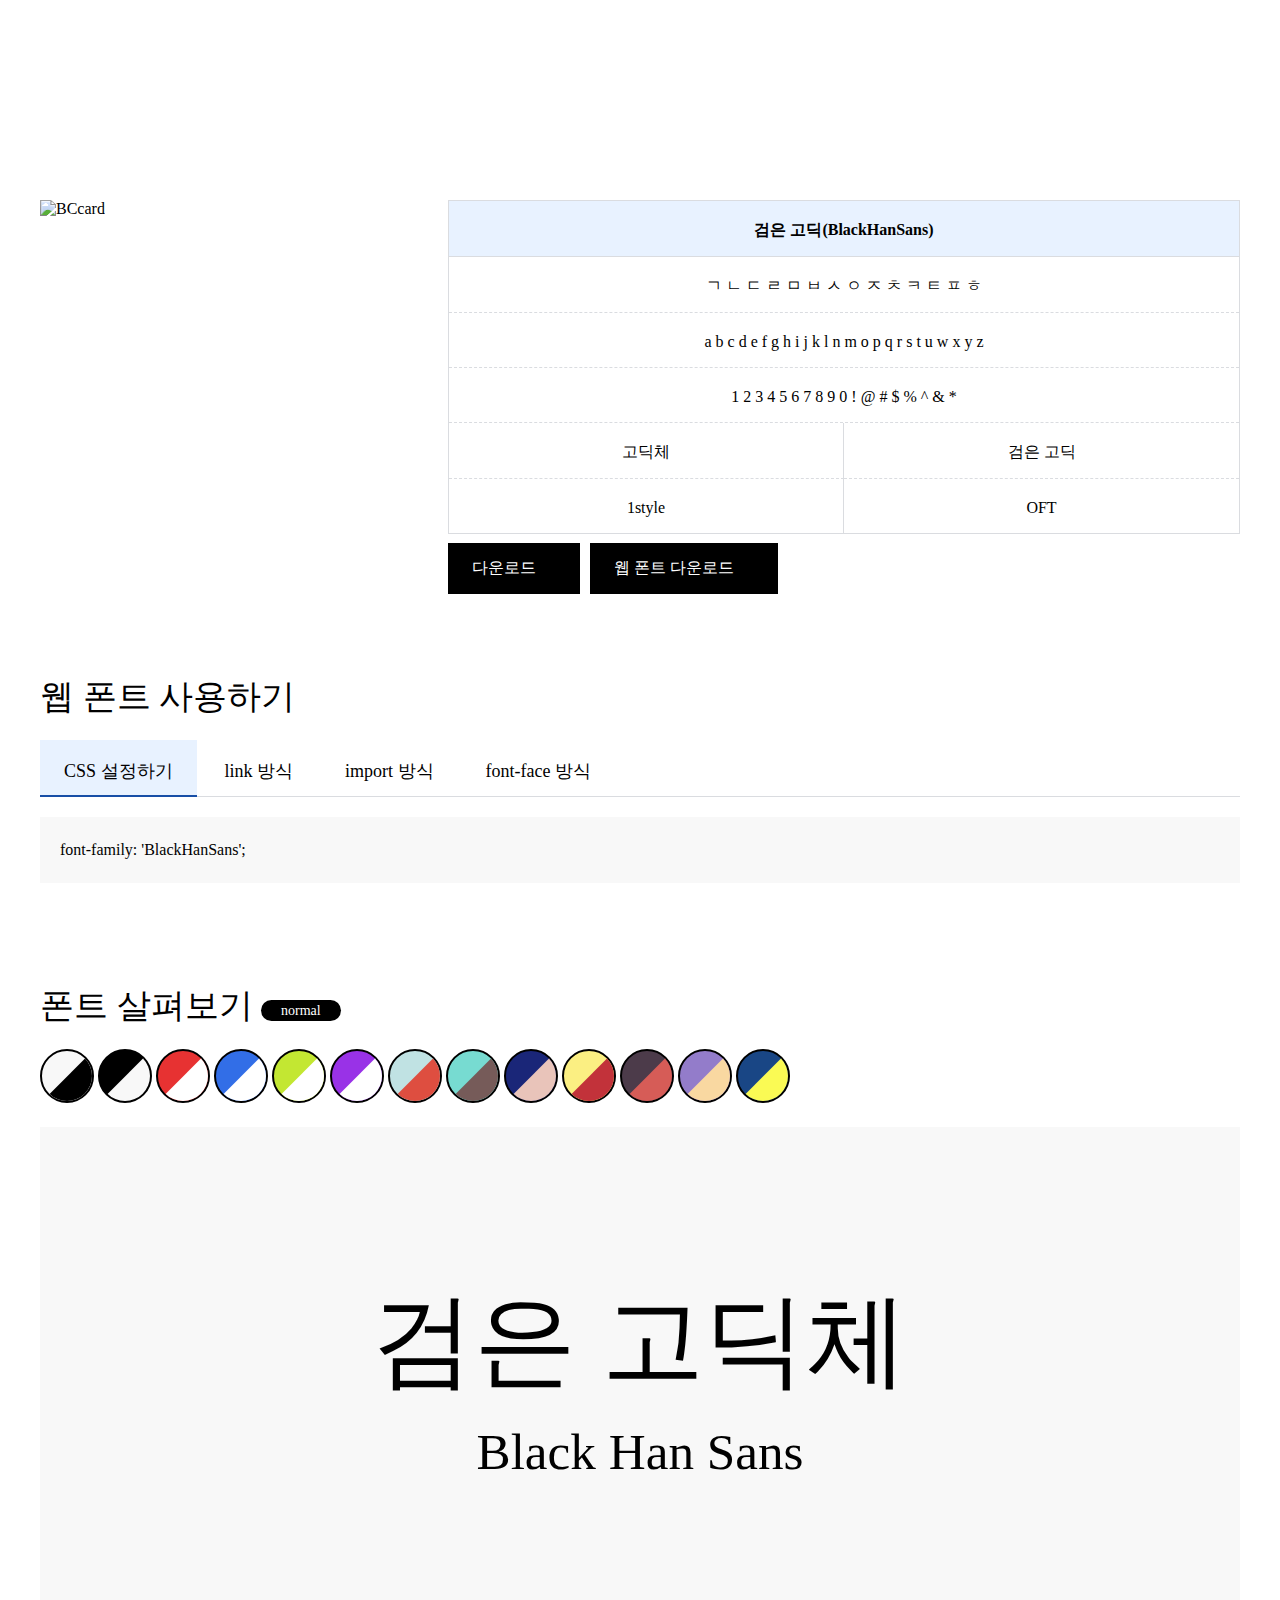
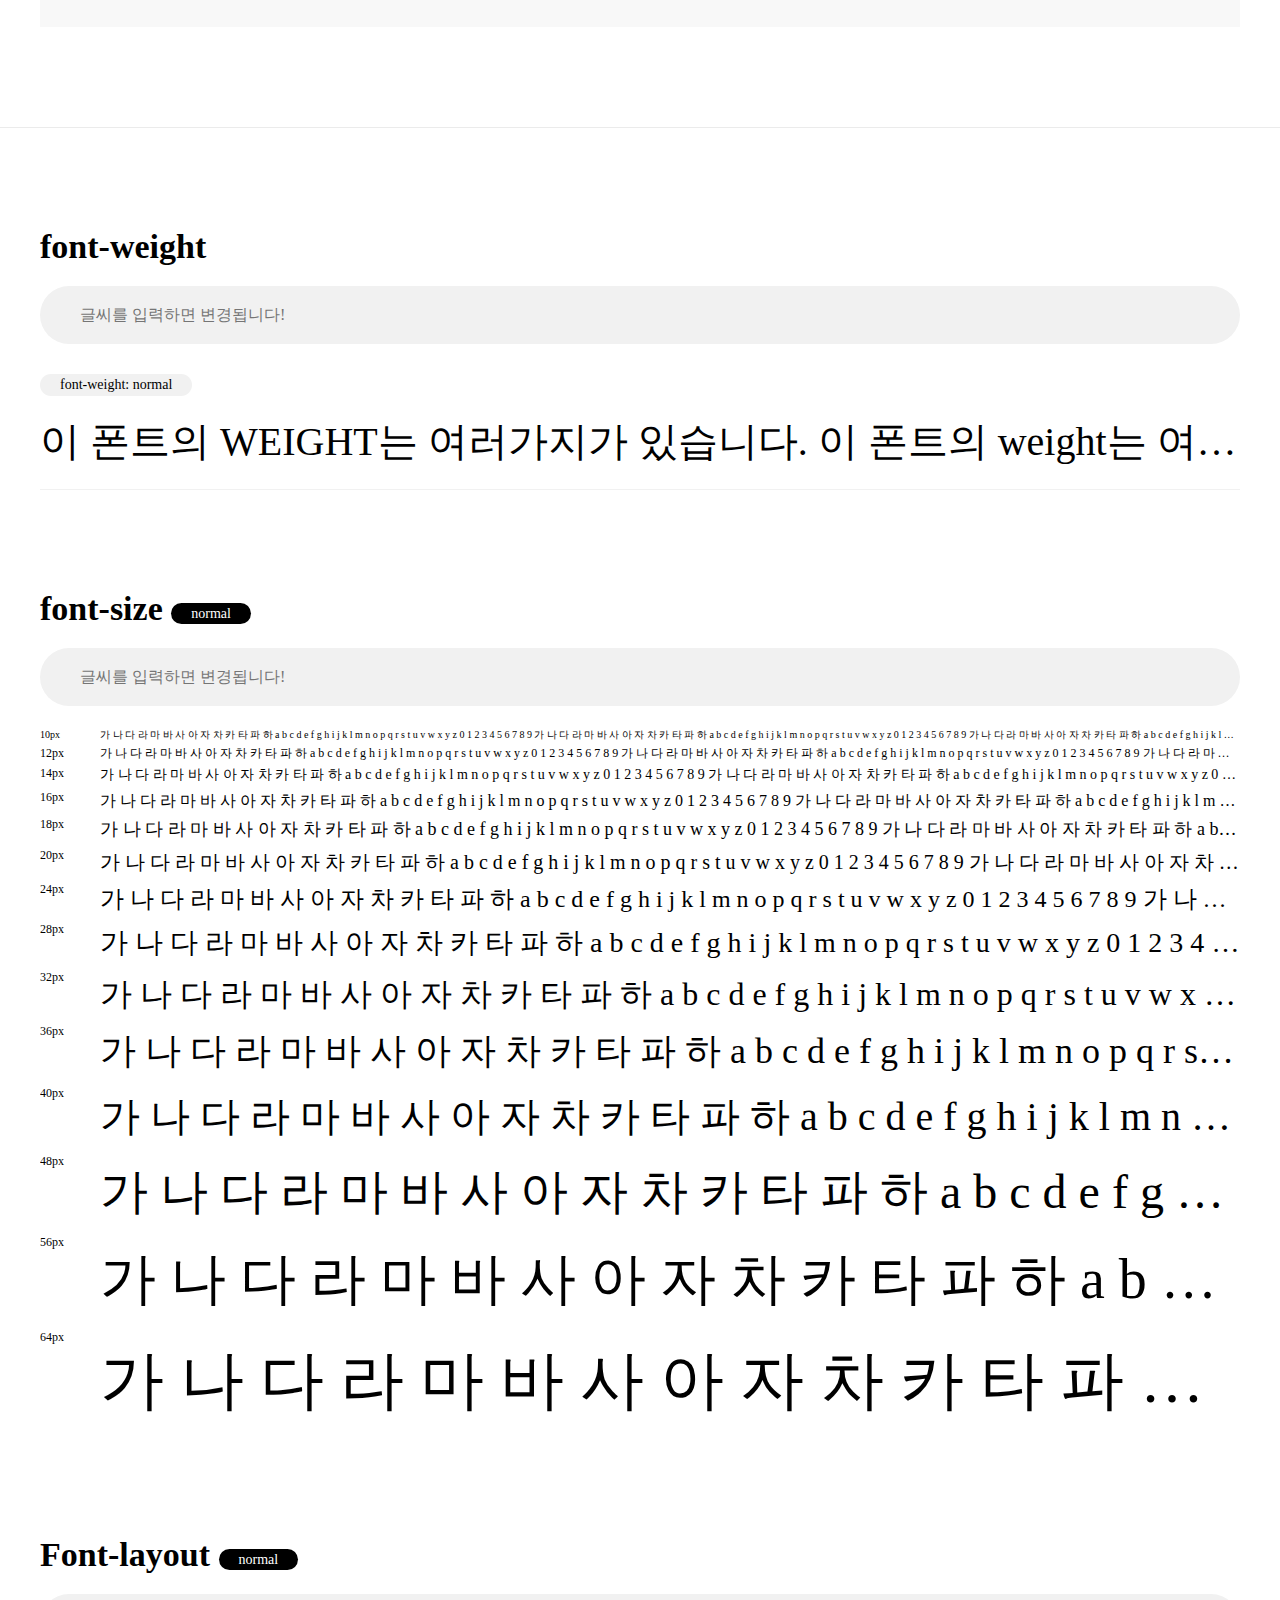
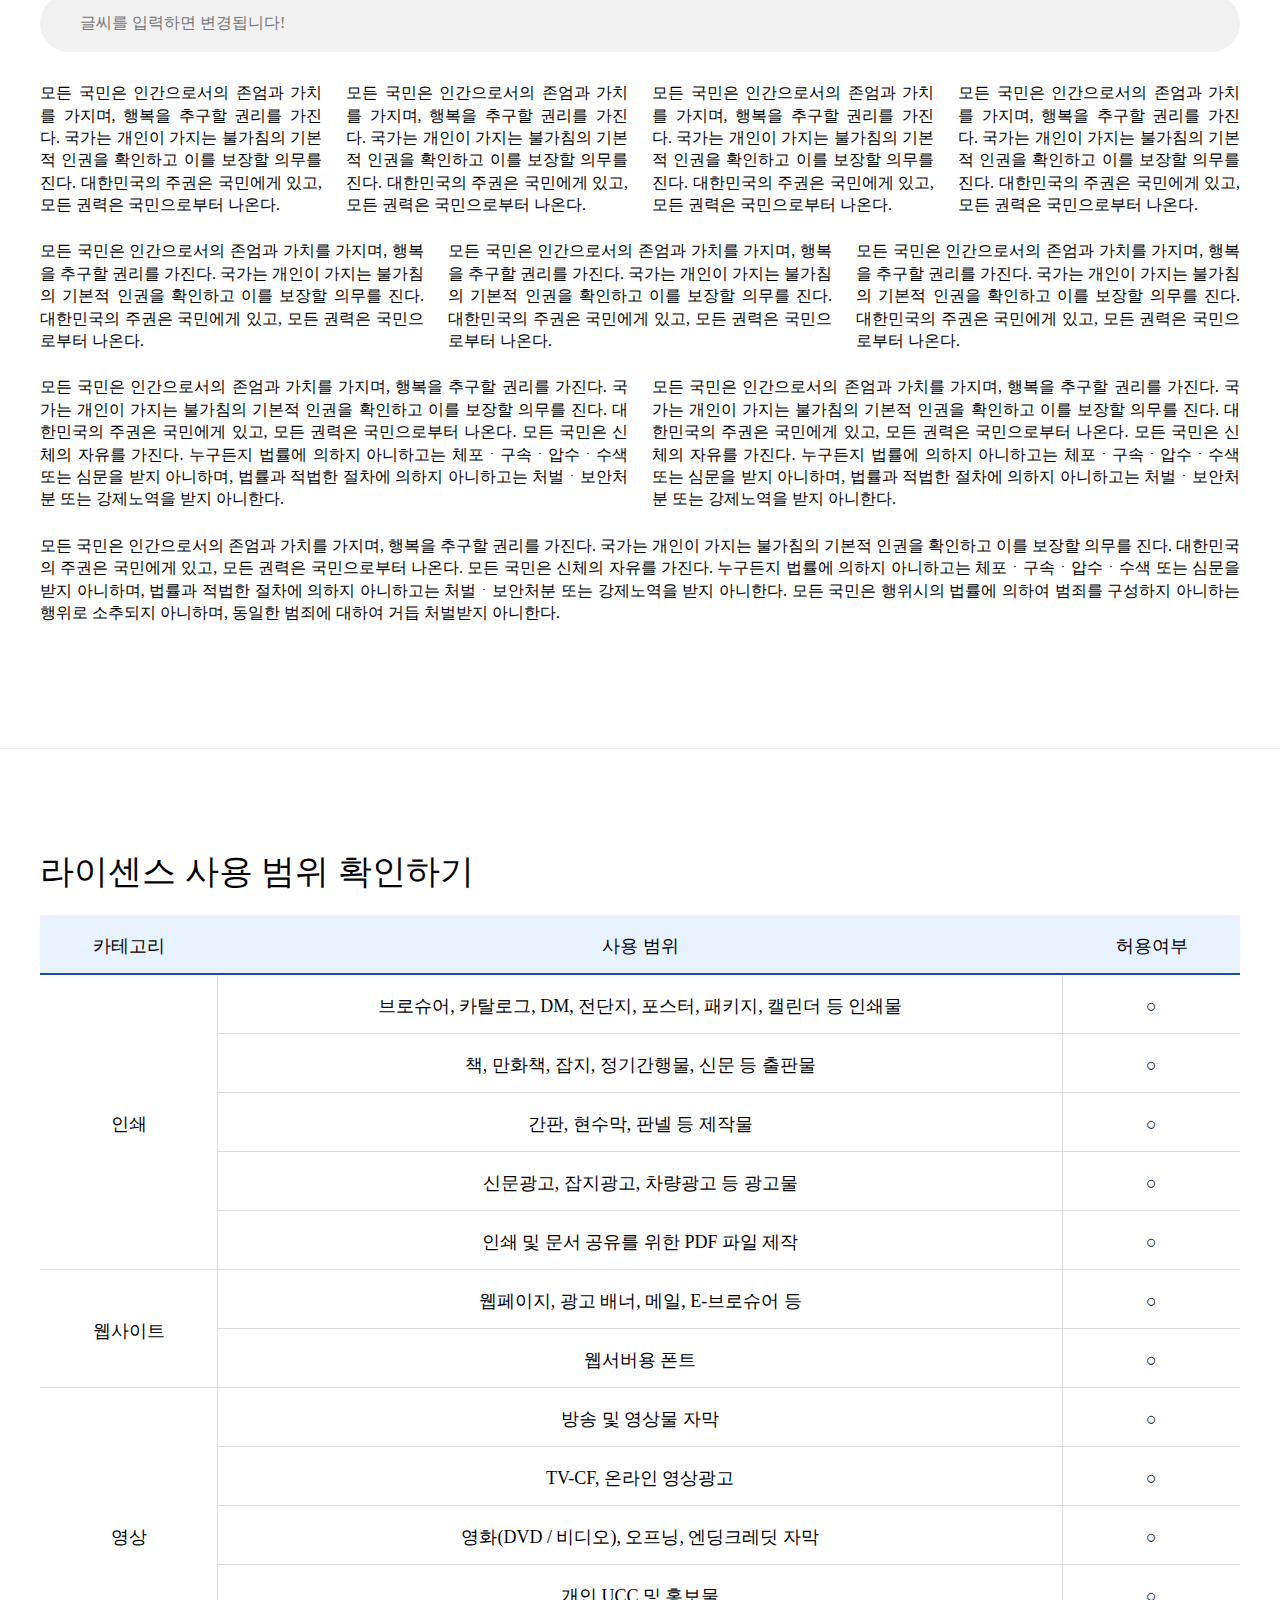
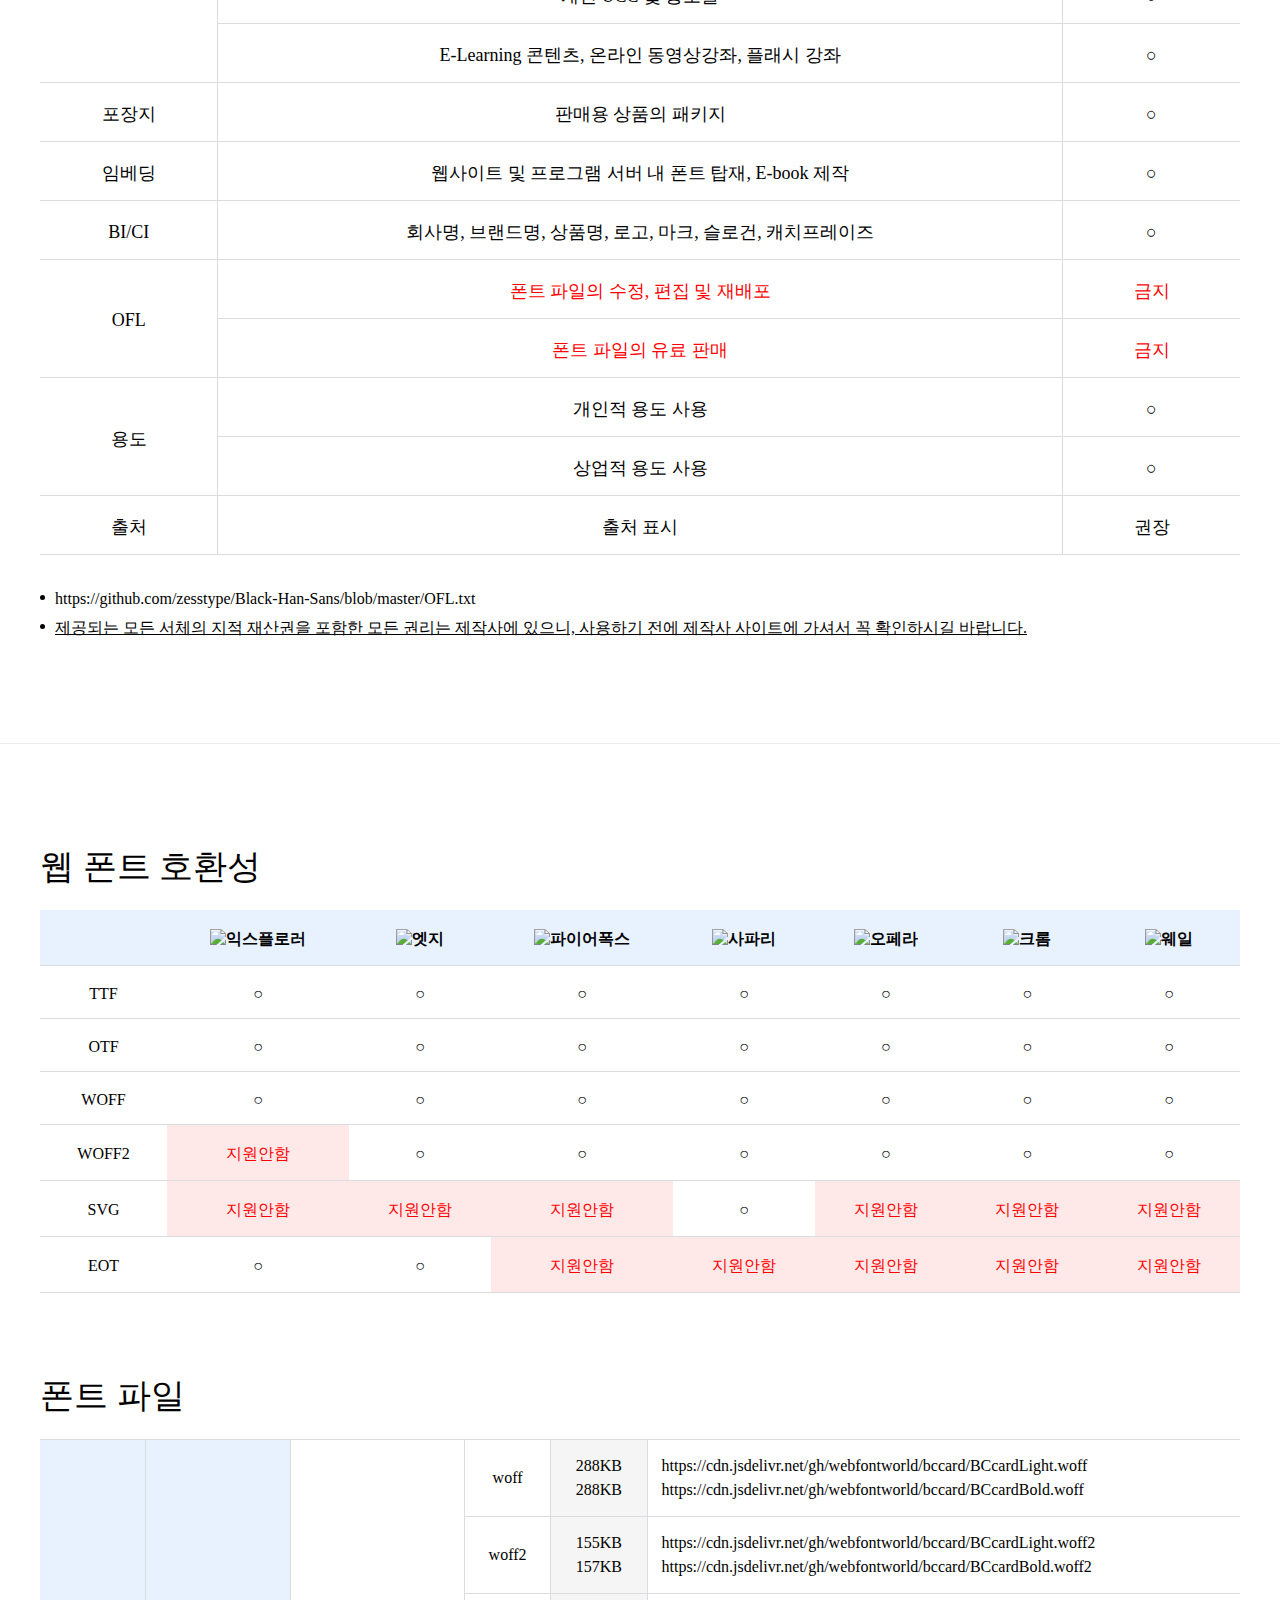
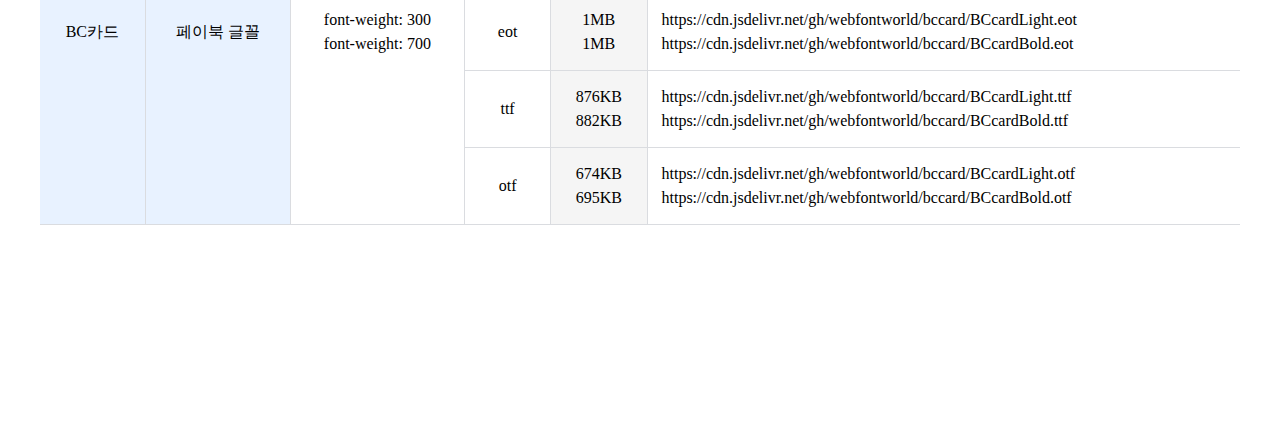
==== commit ec790274: "2021.11.30" ====
--- a/BlackHanSans.html
+++ b/BlackHanSans.html
@@ -17,32 +17,21 @@
 
         /* font-face */
         @font-face {
-            font-family: 'BCcard';
-            font-weight: 400;
+            font-family: 'BlackHanSans';
+            font-weight: normal;
             font-style: normal;
-            src: url('https://cdn.jsdelivr.net/gh/webfontworld/bccard/BCcardLight.eot');
-            src: url('https://cdn.jsdelivr.net/gh/webfontworld/bccard/BCcardLight.eot?#iefix') format('embedded-opentype'),
-                url('https://cdn.jsdelivr.net/gh/webfontworld/bccard/BCcardLight.woff2') format('woff2'),
-                url('https://cdn.jsdelivr.net/gh/webfontworld/bccard/BCcardLight.woff') format('woff'),
-                url('https://cdn.jsdelivr.net/gh/webfontworld/bccard/BCcardLight.ttf') format("truetype");
-            font-display: swap;
-        } 
-        @font-face {
-            font-family: 'BCcard';
-            font-weight: 700;
-            font-style: normal;
-            src: url('https://cdn.jsdelivr.net/gh/webfontworld/bccard/BCcardBold.eot');
-            src: url('https://cdn.jsdelivr.net/gh/webfontworld/bccard/BCcardBold.eot?#iefix') format('embedded-opentype'),
-                url('https://cdn.jsdelivr.net/gh/webfontworld/bccard/BCcardBold.woff2') format('woff2'),
-                url('https://cdn.jsdelivr.net/gh/webfontworld/bccard/BCcardBold.woff') format('woff'),
-                url('https://cdn.jsdelivr.net/gh/webfontworld/bccard/BCcardBold.ttf') format("truetype");
+            src: url('https://cdn.jsdelivr.net/gh/webfontworld/BlackHanSans/BlackHanSans.eot');
+            src: url('https://cdn.jsdelivr.net/gh/webfontworld/BlackHanSans/BlackHanSans.eot?#iefix') format('embedded-opentype'),
+                url('https://cdn.jsdelivr.net/gh/webfontworld/BlackHanSans/BlackHanSans.woff2') format('woff2'),
+                url('https://cdn.jsdelivr.net/gh/webfontworld/BlackHanSans/BlackHanSans.woff') format('woff'),
+                url('https://cdn.jsdelivr.net/gh/webfontworld/BlackHanSans/BlackHanSans.ttf') format("truetype");
             font-display: swap;
         }
-        code, pre {font-family: 'BCcard';}
-        .weightInput {font-family: 'BCcard';}
-        .hgroup h1 {font-family: 'BCcard';}
-        .ff {font-family: 'BCcard';}
-        .fw {font-weight: 400;}
+        code, pre {font-family: 'BlackHanSans';}
+        .weightInput {font-family: 'BlackHanSans';}
+        .hgroup h1 {font-family: 'BlackHanSans';}
+        .ff {font-family: 'BlackHanSans';}
+        .fw {font-weight: normal;}
 
         #webfontworld {padding-top: 200px;}
         .wf-intro {width: 100%; max-width: 1200px; margin: 0 auto;}
@@ -225,7 +214,7 @@
                             <col style="width: 70%" />
                         </colgroup>
                         <tr>
-                            <th colspan="2">비씨 카드(BCcard)</th>
+                            <th colspan="2">검은 고딕(BlackHanSans)</th>
                         </tr>
                         <tr>
                             <td colspan="2"><a href="https://wess.tistory.com/pages/hangul">ㄱ ㄴ ㄷ ㄹ ㅁ ㅂ ㅅ ㅇ ㅈ ㅊ ㅋ ㅌ ㅍ ㅎ</a></td>
@@ -238,10 +227,10 @@
                         </tr>
                         <tr>
                             <td><a href="https://wess.tistory.com/pages/gothic">고딕체</a></td>
-                            <td><a href="https://wess.tistory.com/pages/company">페이북</a></td>
-                        </tr>
-                        <tr>
-                            <td><a href="https://wess.tistory.com/pages/style">2style</a></td>
+                            <td><a href="https://wess.tistory.com/pages/company">검은 고딕</a></td>
+                        </tr>
+                        <tr>
+                            <td><a href="https://wess.tistory.com/pages/style">1style</a></td>
                             <td><a href="https://wess.tistory.com/pages/otf">OFT</a></td>
                         </tr>
                     </table>
@@ -261,35 +250,24 @@
                 </div>
                 <div class="cont">
                     <div>
-<pre><code>font-family: 'BCcard';</code></pre>
+<pre><code>font-family: 'BlackHanSans';</code></pre>
                     </div>
                     <div>
-<pre><code>&lt;link href="https://webfontworld.github.io/bccard/BCcard.css" rel="stylesheet"&gt;</code></pre>
+<pre><code>&lt;link href="https://webfontworld.github.io/BlackHanSans/BlackHanSans.css" rel="stylesheet"&gt;</code></pre>
                     </div>
                     <div>
-<pre><code>@import url('https://webfontworld.github.io/bccard/BCcard.css');</code></pre>
+<pre><code>@import url('https://webfontworld.github.io/BlackHanSans/BlackHanSans.css');</code></pre>
                     </div>
                     <div>
 <pre><code>@font-face {
-    font-family: 'BCcard';
-    font-weight: 400;
+    font-family: 'BlackHanSans';
+    font-weight: normal;
     font-style: normal;
-    src: url('https://cdn.jsdelivr.net/gh/webfontworld/bccard/BCcardLight.eot');
-    src: url('https://cdn.jsdelivr.net/gh/webfontworld/bccard/BCcardLight.eot?#iefix') format('embedded-opentype'),
-         url('https://cdn.jsdelivr.net/gh/webfontworld/bccard/BCcardLight.woff2') format('woff2'),
-         url('https://cdn.jsdelivr.net/gh/webfontworld/bccard/BCcardLight.woff') format('woff'),
-         url('https://cdn.jsdelivr.net/gh/webfontworld/bccard/BCcardLight.ttf') format("truetype");
-    font-display: swap;
-} 
-@font-face {
-    font-family: 'BCcard';
-    font-weight: 700;
-    font-style: normal;
-    src: url('https://cdn.jsdelivr.net/gh/webfontworld/bccard/BCcardBold.eot');
-    src: url('https://cdn.jsdelivr.net/gh/webfontworld/bccard/BCcardBold.eot?#iefix') format('embedded-opentype'),
-        url('https://cdn.jsdelivr.net/gh/webfontworld/bccard/BCcardBold.woff2') format('woff2'),
-        url('https://cdn.jsdelivr.net/gh/webfontworld/bccard/BCcardBold.woff') format('woff'),
-        url('https://cdn.jsdelivr.net/gh/webfontworld/bccard/BCcardBold.ttf') format("truetype");
+    src: url('https://cdn.jsdelivr.net/gh/webfontworld/BlackHanSans/BlackHanSans.eot');
+    src: url('https://cdn.jsdelivr.net/gh/webfontworld/BlackHanSans/BlackHanSans.eot?#iefix') format('embedded-opentype'),
+         url('https://cdn.jsdelivr.net/gh/webfontworld/BlackHanSans/BlackHanSans.woff2') format('woff2'),
+         url('https://cdn.jsdelivr.net/gh/webfontworld/BlackHanSans/BlackHanSans.woff') format('woff'),
+         url('https://cdn.jsdelivr.net/gh/webfontworld/BlackHanSans/BlackHanSans.ttf') format("truetype");
     font-display: swap;
 }
 </code></pre>
@@ -299,7 +277,7 @@
         </div>
 
         <div class="wf-view ff">
-            <h3 class="fw">폰트 살펴보기 <span class="active">300</span><span>800</span></h3>
+            <h3 class="fw">폰트 살펴보기 <span class="active">normal</span></h3>
             <div class="style">
                 <span class="style1" data-bg1="#f8f8f8" data-bg2="#000"></span>
                 <span class="style2" data-bg1="#000" data-bg2="#fff"></span>
@@ -317,8 +295,8 @@
             </div>
             <div class="view">
                 <div>
-                    <strong>BC카드체</strong>
-                    <em>BCcard</em>
+                    <strong>검은 고딕체</strong>
+                    <em>Black Han Sans</em>
                 </div>
             </div>
         </div>
@@ -329,14 +307,13 @@
             <h3>font-weight</h3>
             <input type="text" id="wf-weight-input" class="weightInput" placeholder="글씨를 입력하면 변경됩니다!">
             <ul class="wf-weight-preview">
-                <li class="w300" title="light">이 폰트의 WEIGHT는 여러가지가 있습니다. 이 폰트의 weight는 여러가지가 있습니다. 이 폰트의 두께는 여러가지가 있습니다.</li>
-                <li class="w700" title="bold">이 폰트의 WEIGHT는 여러가지가 있습니다. 이 폰트의 weight는 여러가지가 있습니다. 이 폰트의 두께는 여러가지가 있습니다.</li>
+                <li class="wNormal" title="normal">이 폰트의 WEIGHT는 여러가지가 있습니다. 이 폰트의 weight는 여러가지가 있습니다. 이 폰트의 두께는 여러가지가 있습니다.</li>
             </ul>
         </div>
         <!-- //weight -->
 
         <div class="wf-size ff fw">
-            <h3>font-size <span class="active" data-weight="font-weight:300">300</span><span data-weight="font-weight:700">700</span></h3>
+            <h3>font-size <span class="active" data-weight="font-weight:normal">normal</span></h3>
             <input type="text" id="wf-size-input" class="weightInput" placeholder="글씨를 입력하면 변경됩니다!">
             <ul class="wf-size-preview">
                 <li class="s10">가 나 다 라 마 바 사 아 자 차 카 타 파 하 a b c d e f g h i j k l m n o p q r s t u v w x y z 0 1 2 3 4 5 6 7 8 9
@@ -376,7 +353,7 @@
         <!-- //size -->
 
         <div class="wf-layout ff fw">
-            <h3>Font-layout <span class="active">300</span><span>700</span></h3>
+            <h3>Font-layout <span class="active">normal</span></h3>
             <input type="text" id="wf-layout-input" class="weightInput" placeholder="글씨를 입력하면 변경됩니다!">
             <div class="flex">
                 <div class="col4">모든 국민은 인간으로서의 존엄과 가치를 가지며, 행복을 추구할 권리를 가진다. 국가는 개인이 가지는 불가침의 기본적 인권을 확인하고 이를 보장할 의무를 진다. 대한민국의 주권은
@@ -512,9 +489,7 @@
                 </table>
             </div>
             <ul class="list fw">
-                <li>BC카드 글꼴과 페이북 글꼴의 지적재산권은 비씨카드㈜가 소유하고 있습니다.</li>
-                <li>BC카드 글꼴과 페이북 글꼴은 개인 및 기업 사용자를 포함한 모든 사용자에게 무료로 제공되며 상업적 목적으로 자유롭게 사용할 수 있습니다.</li>
-                <li>BC카드 글꼴과 페이북 글꼴을 유료로 판매하거나 어떠한 형태로든 임의 수정/개작하여 글꼴을 재배포 하는 것은 엄격히 금지합니다.</li>
+                <li><a href="https://github.com/zesstype/Black-Han-Sans/blob/master/OFL.txt" target="_blank">https://github.com/zesstype/Black-Han-Sans/blob/master/OFL.txt</a></li>
                 <li class="line">제공되는 모든 서체의 지적 재산권을 포함한 모든 권리는 제작사에 있으니, 사용하기 전에 제작사 사이트에 가셔서 꼭 확인하시길 바랍니다.</li>
             </ul>
         </div>
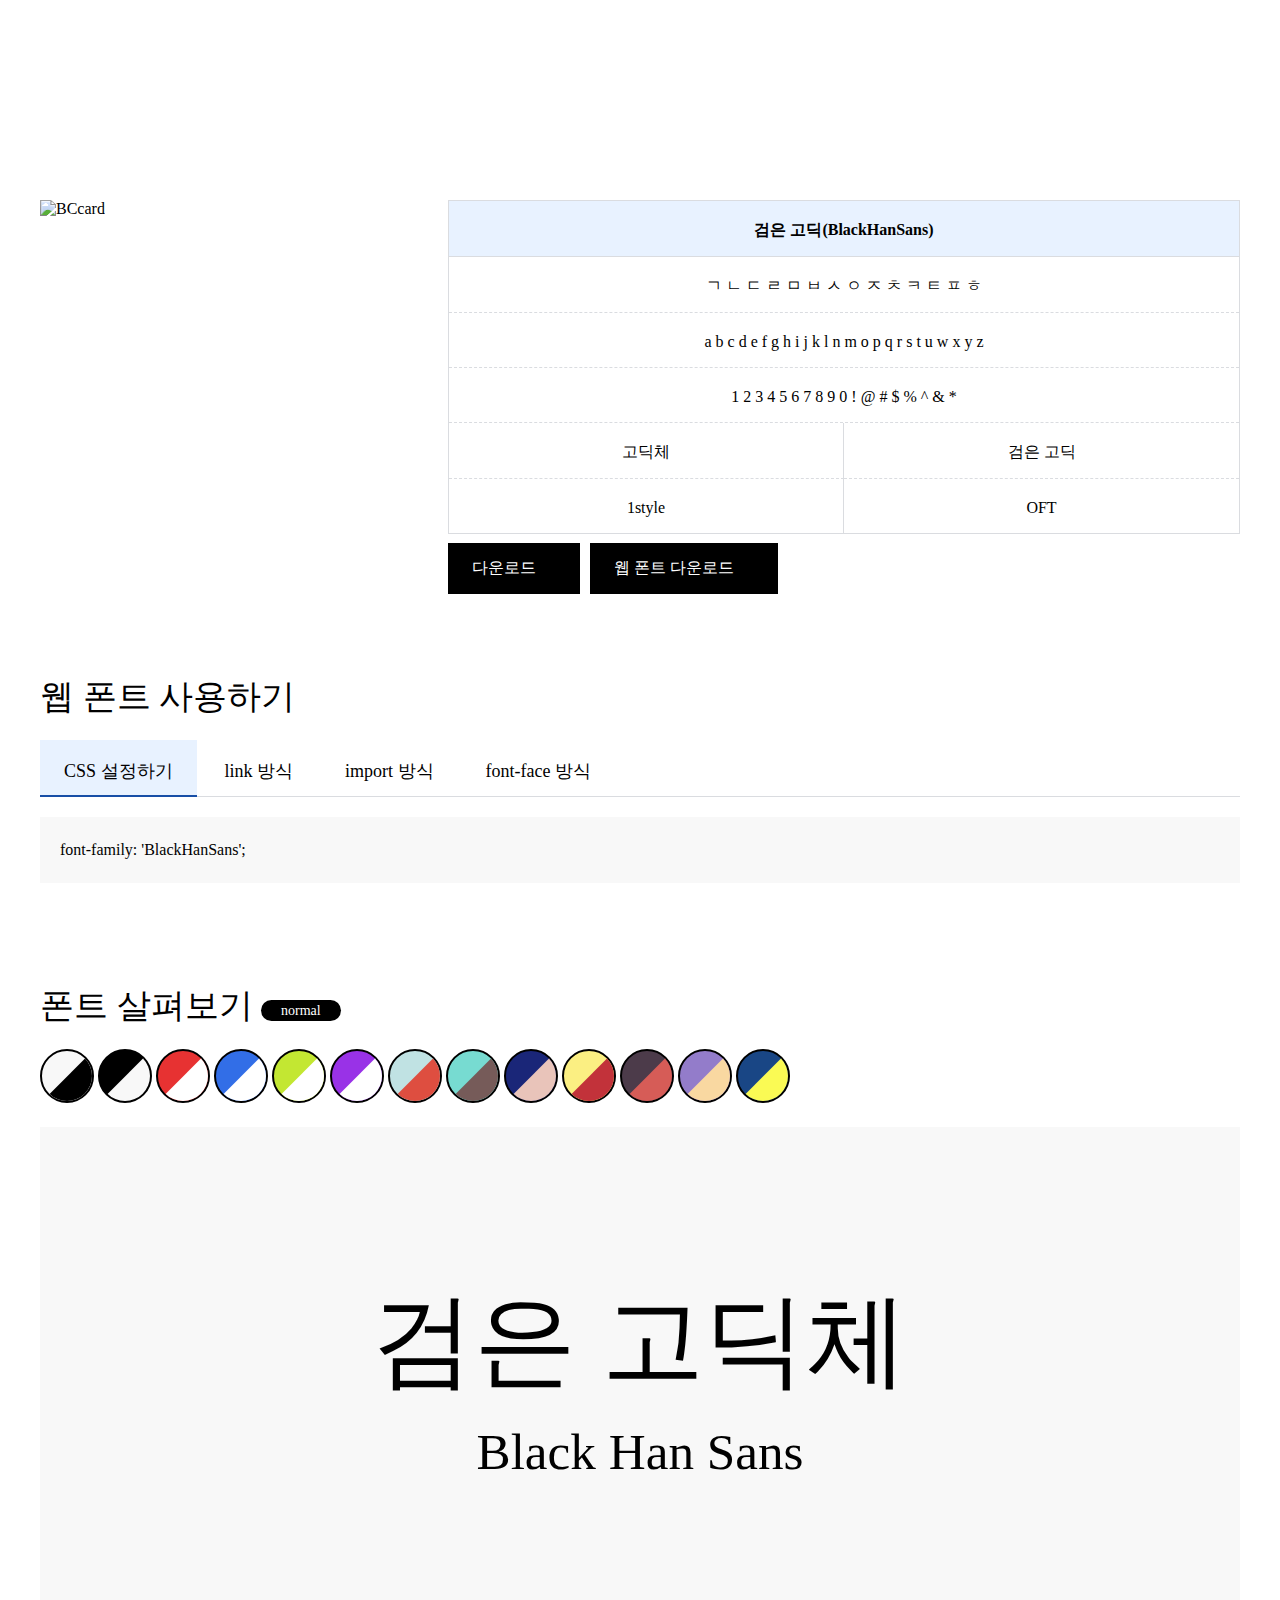
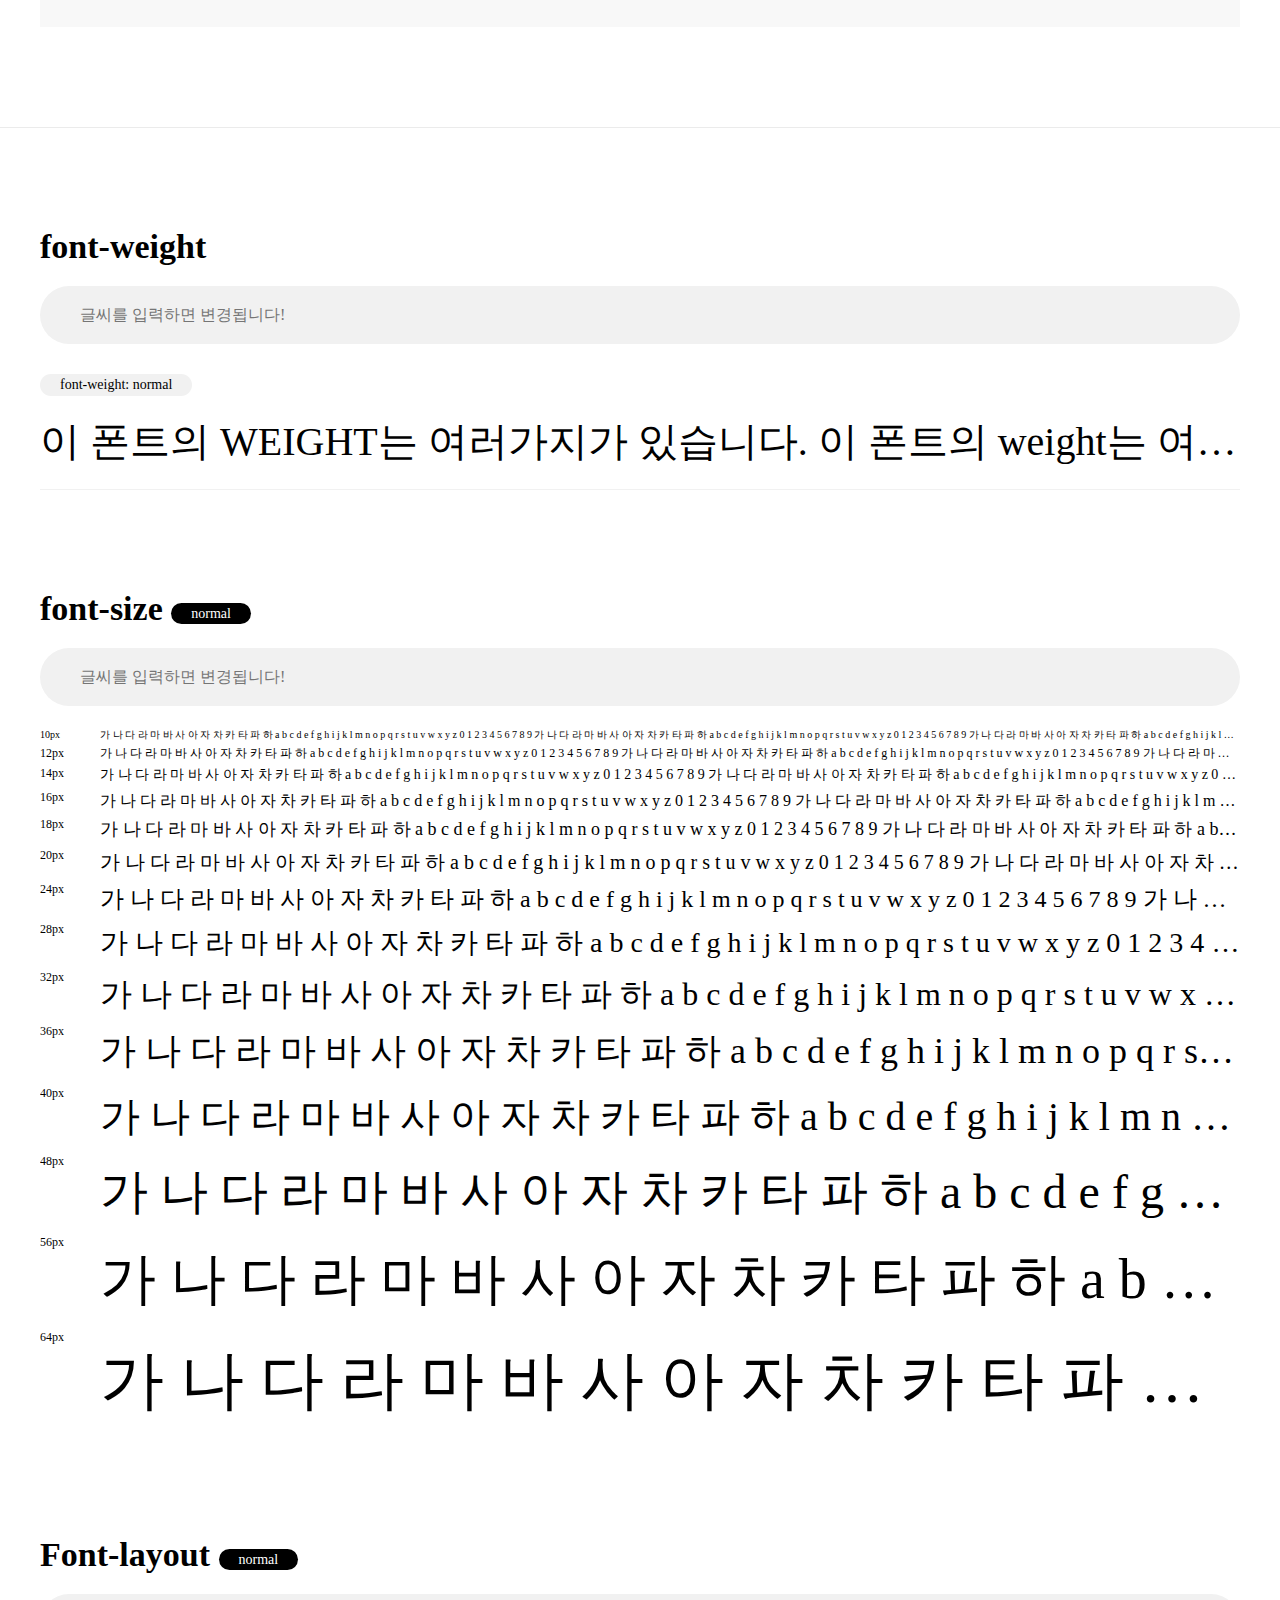
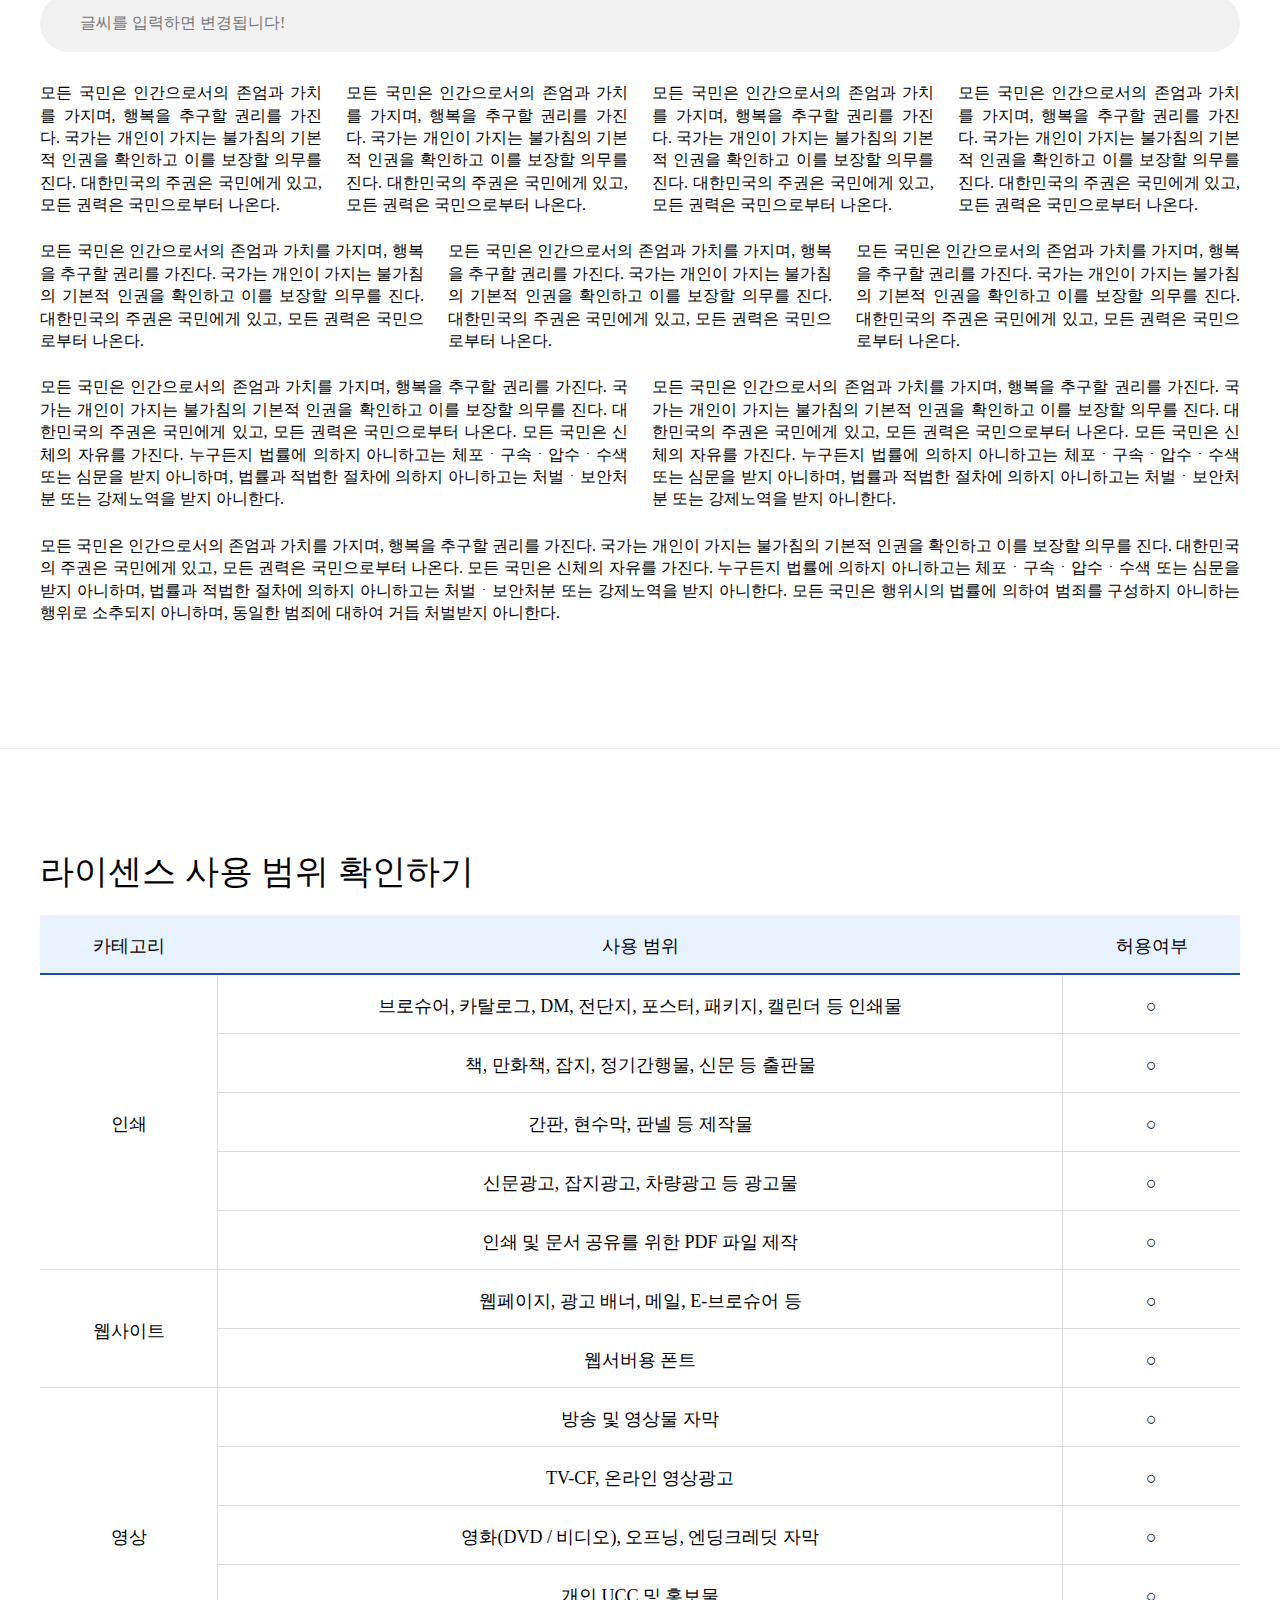
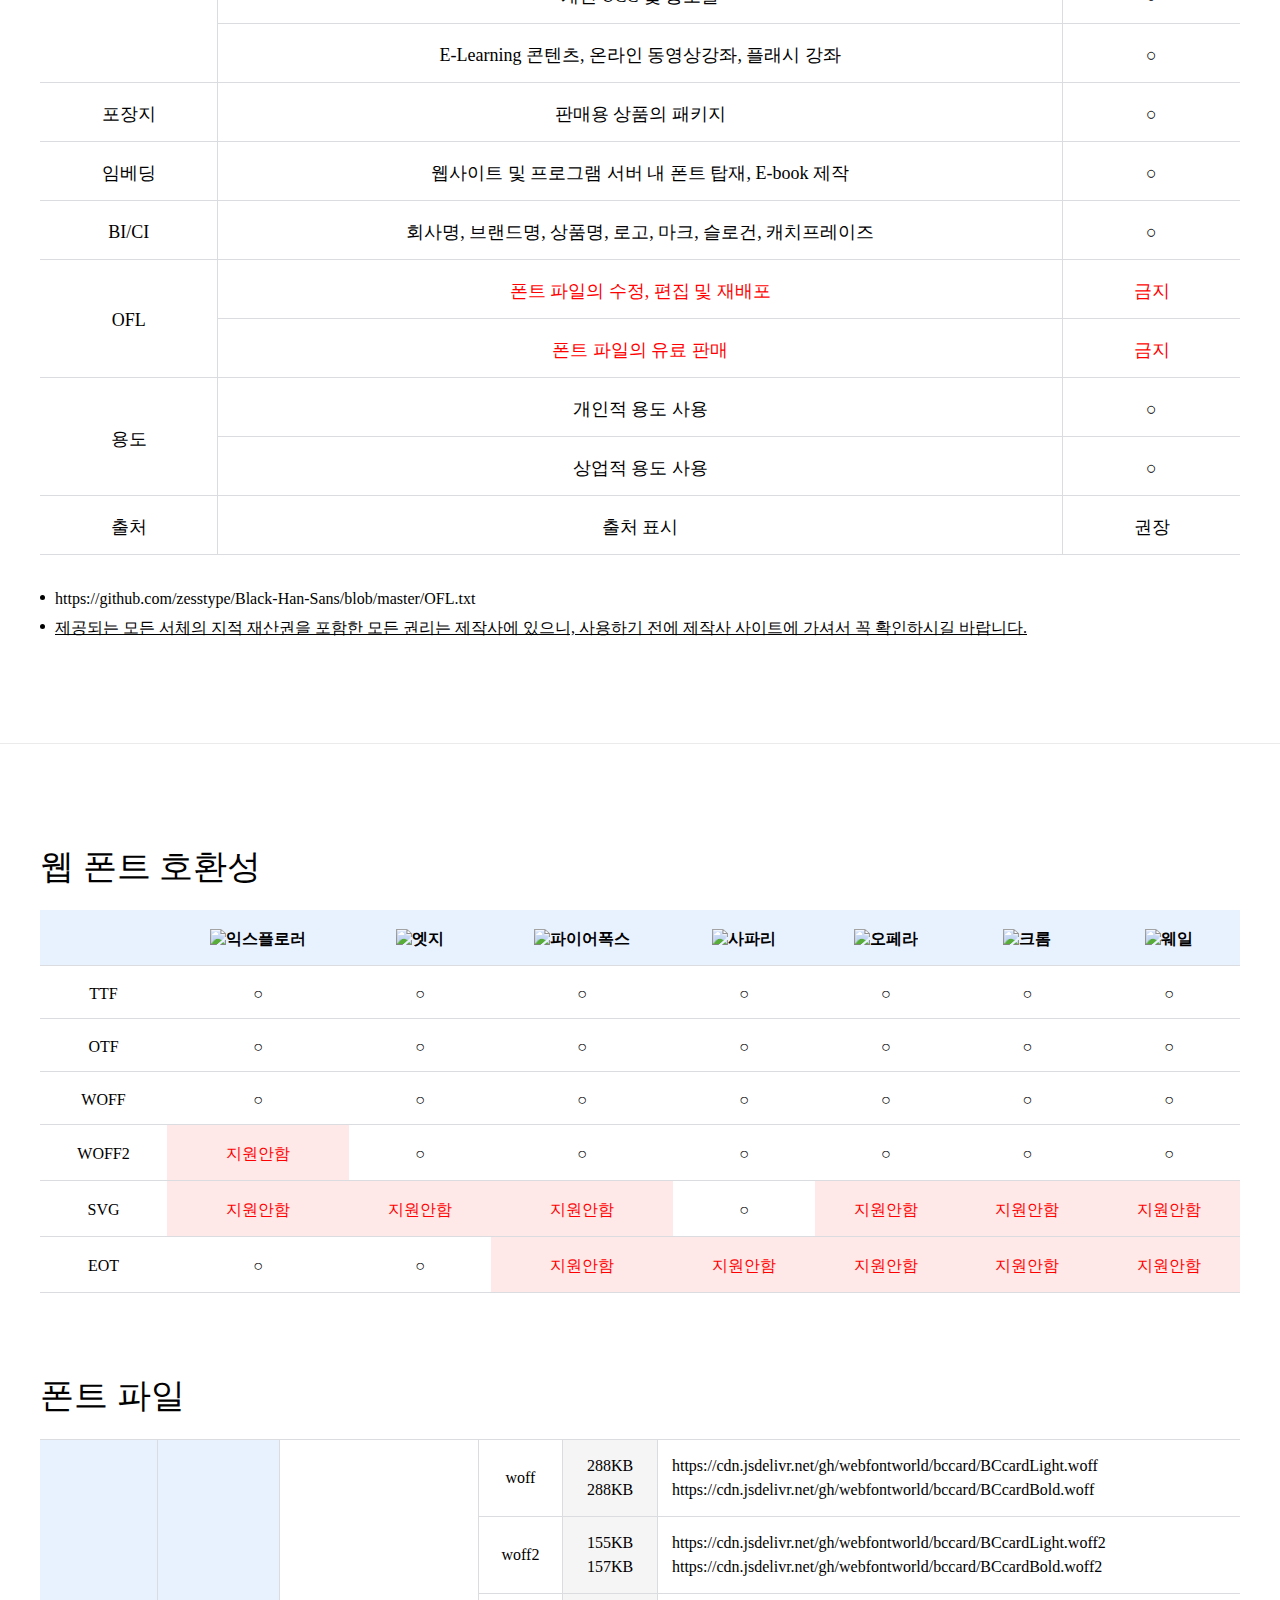
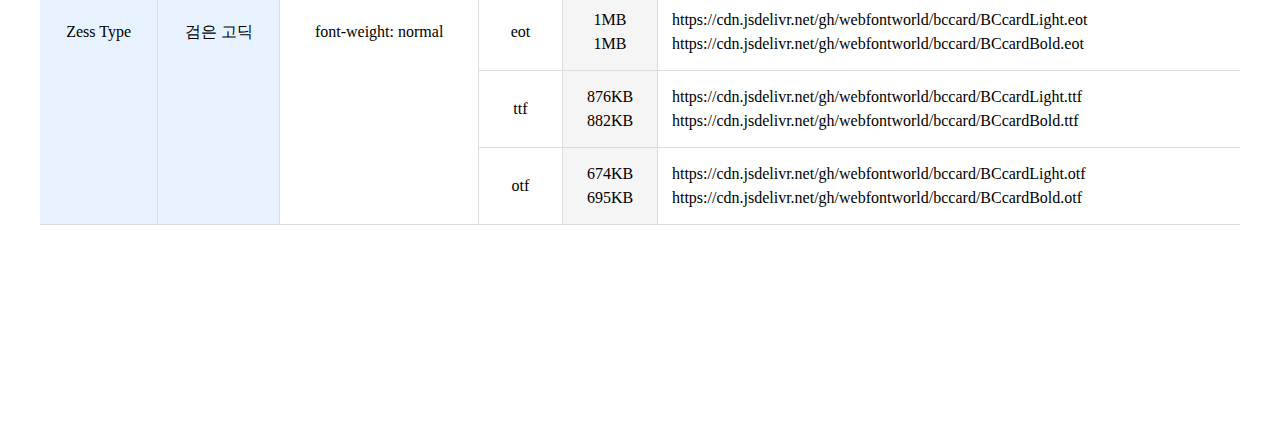
==== commit fc2e6d0b: "2021.11.30" ====
--- a/BlackHanSans.html
+++ b/BlackHanSans.html
@@ -204,7 +204,7 @@
         <div class="wf-intro ff">
             <div class="info">
                 <div class="img">
-                    <img src="https://cdn.jsdelivr.net/gh/webfontworld/bccard/BCcard.jpg" alt="BCcard">
+                    <img src="https://cdn.jsdelivr.net/gh/webfontworld/BlackHanSans/BlackHanSans.png" alt="BCcard">
                 </div>
                 
                 <div class="click">
@@ -577,11 +577,10 @@
             <table class="fw">
                 <tbody>
                     <tr>
-                        <th rowspan="5" class="ce fw">BC카드</th>
-                        <th rowspan="5" class="ce fw">페이북 글꼴</th>
+                        <th rowspan="5" class="ce fw">Zess Type</th>
+                        <th rowspan="5" class="ce fw">검은 고딕</th>
                         <td rowspan="5" class="ce">
-                            font-weight: 300<br>
-                            font-weight: 700
+                            font-weight: normal
                         </td>
                         <td class="ce">woff</td>
                         <td class="ce bg">288KB<br>288KB</td>
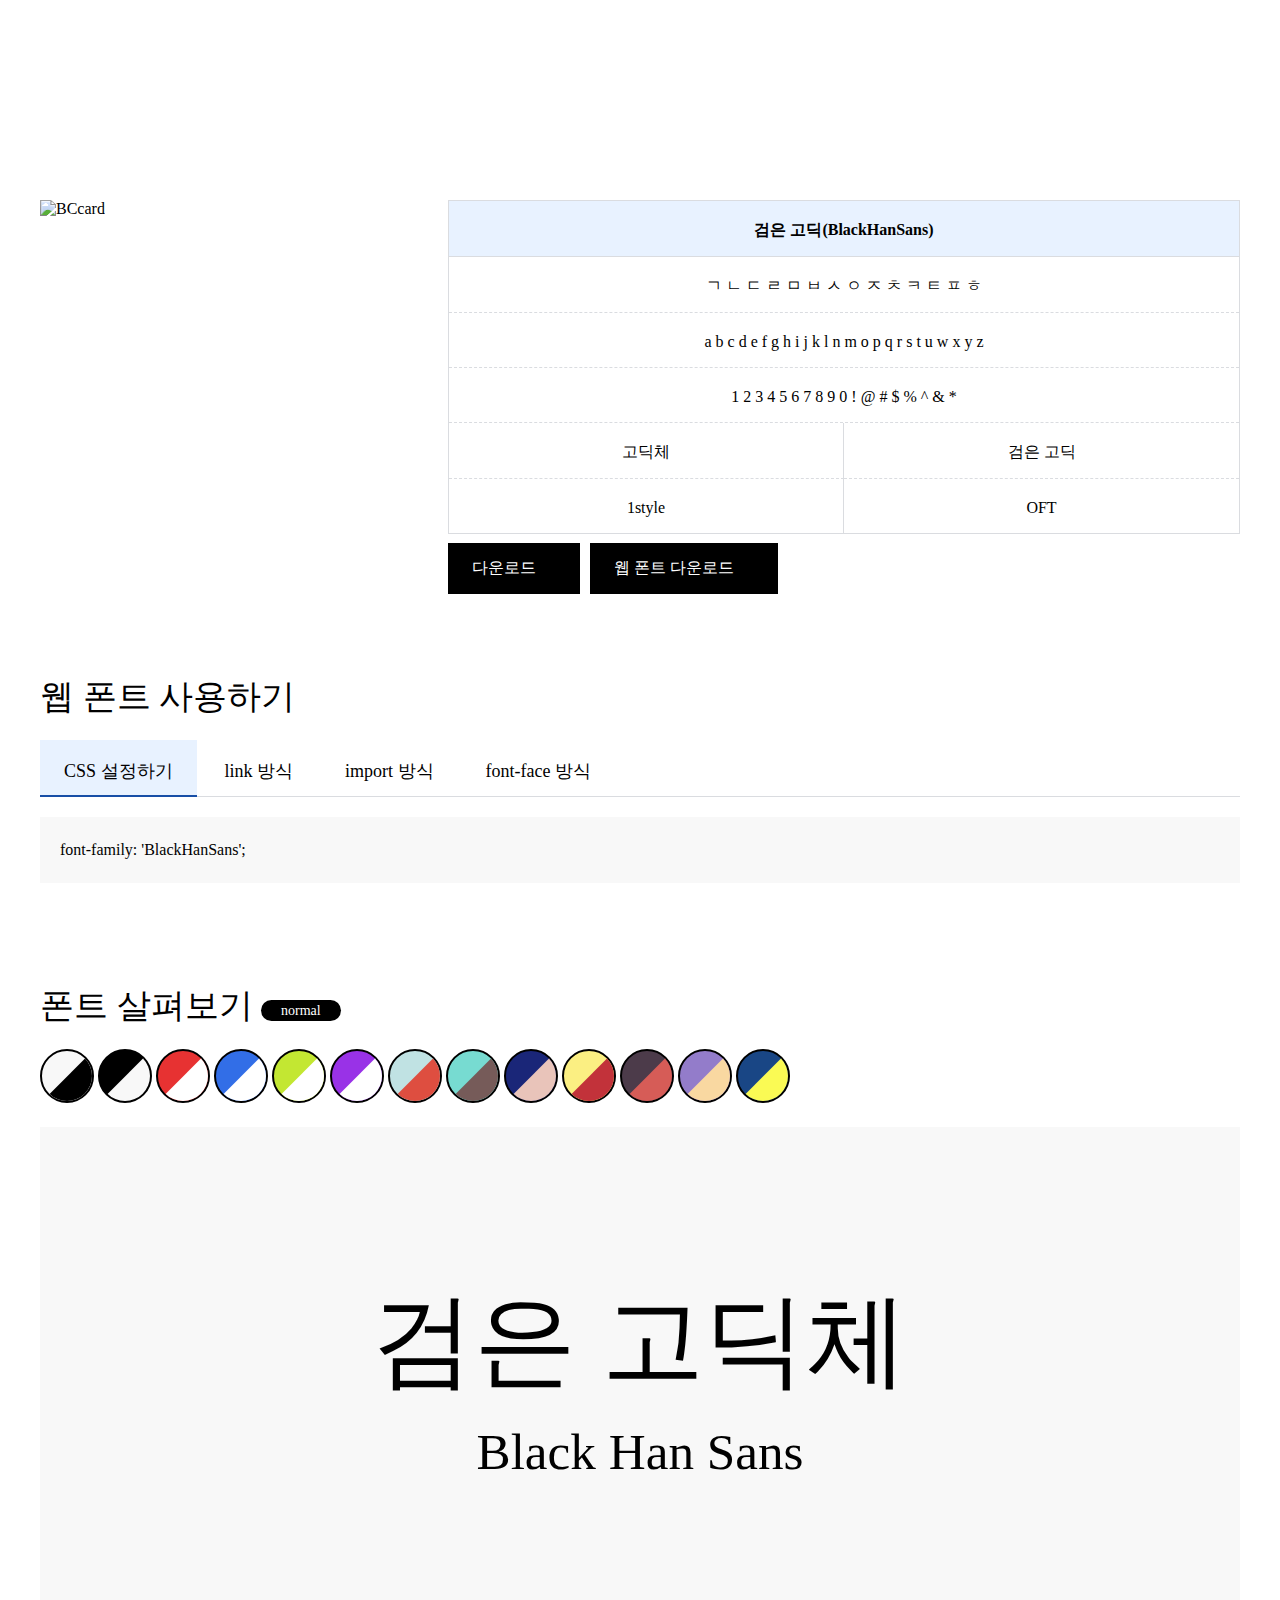
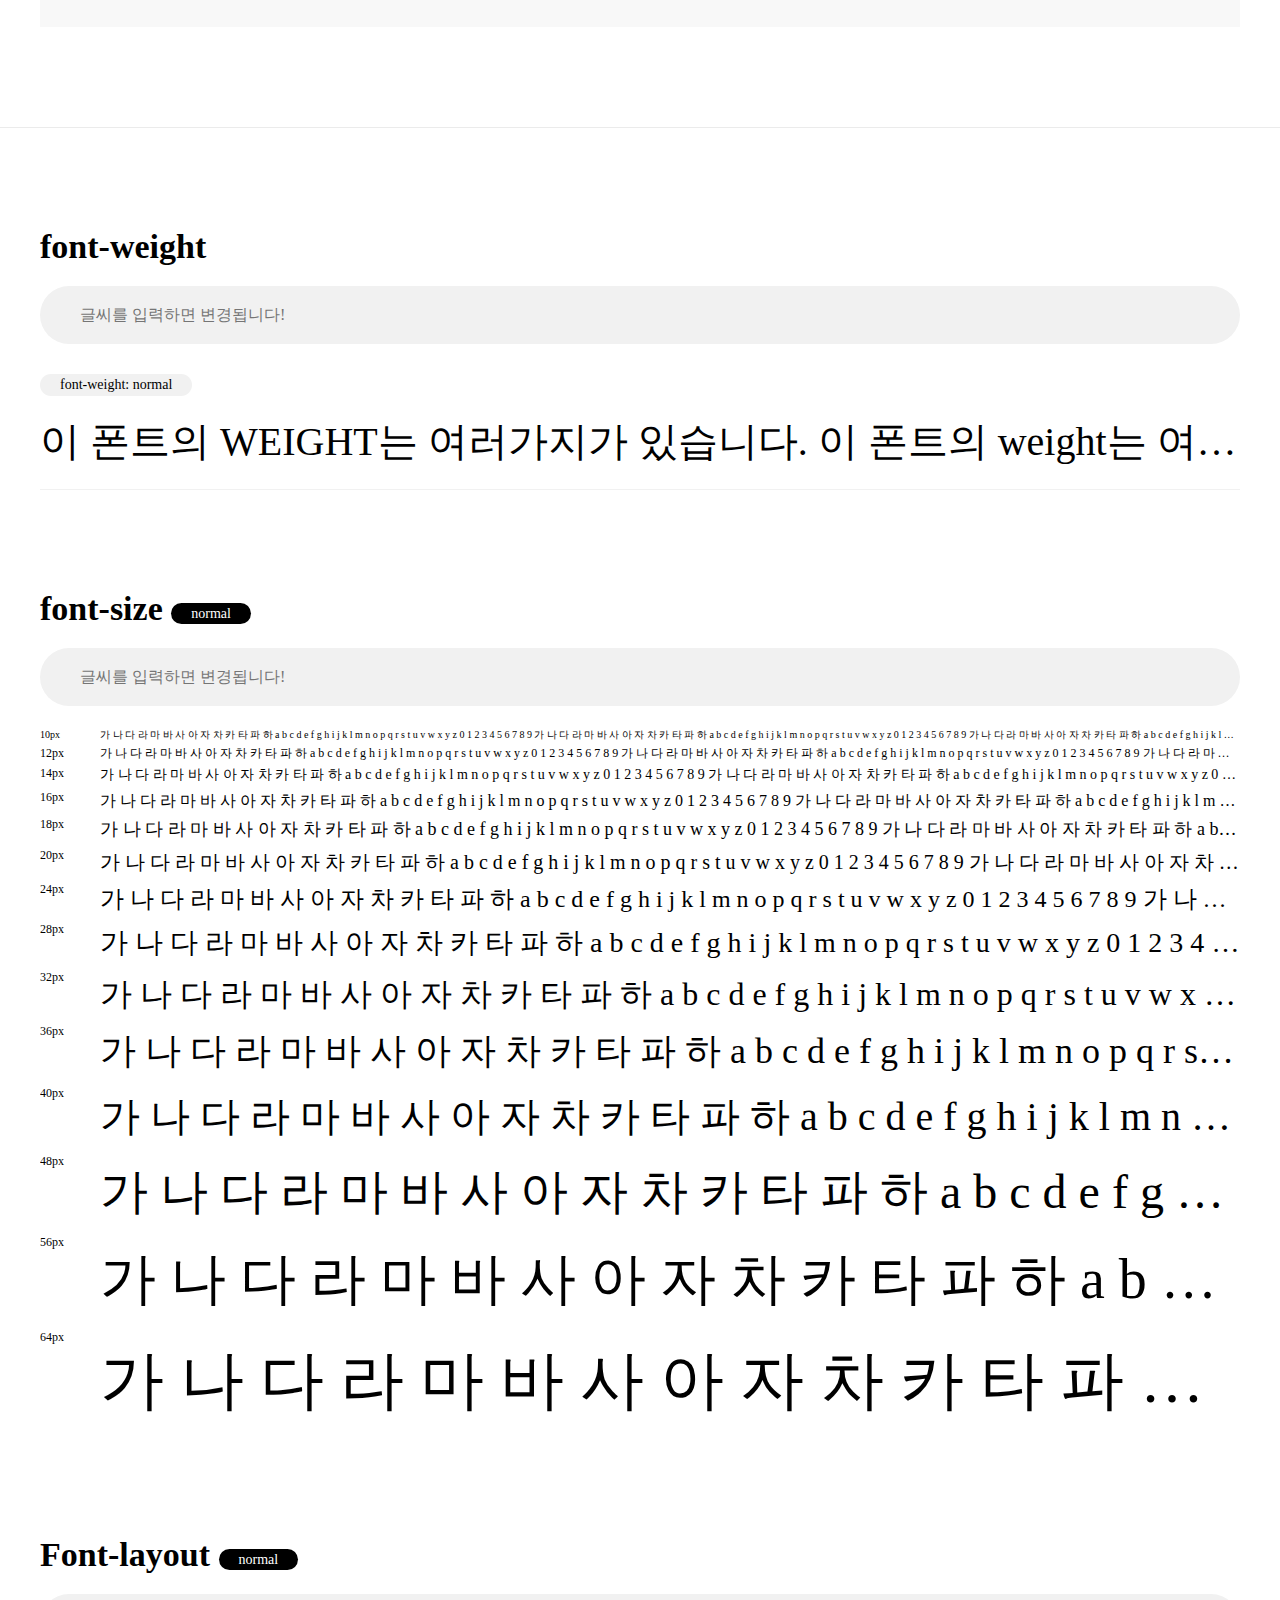
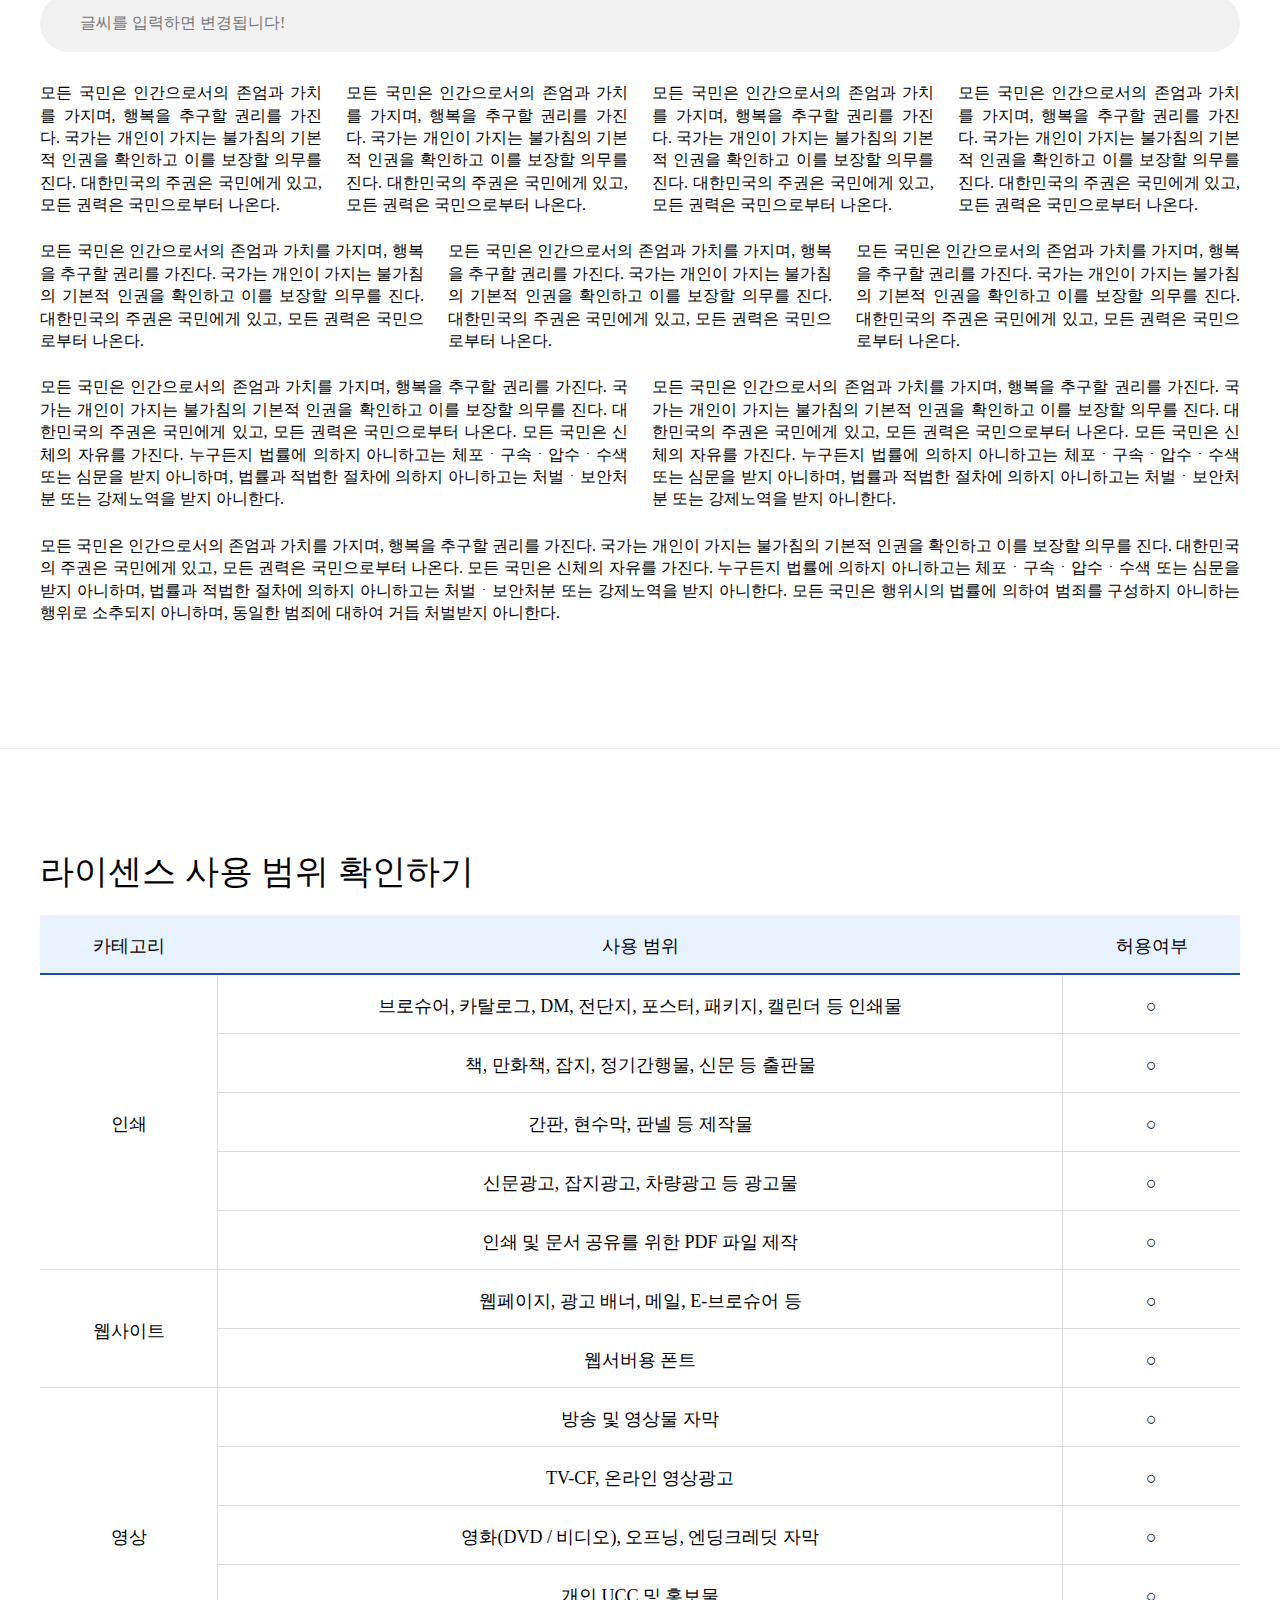
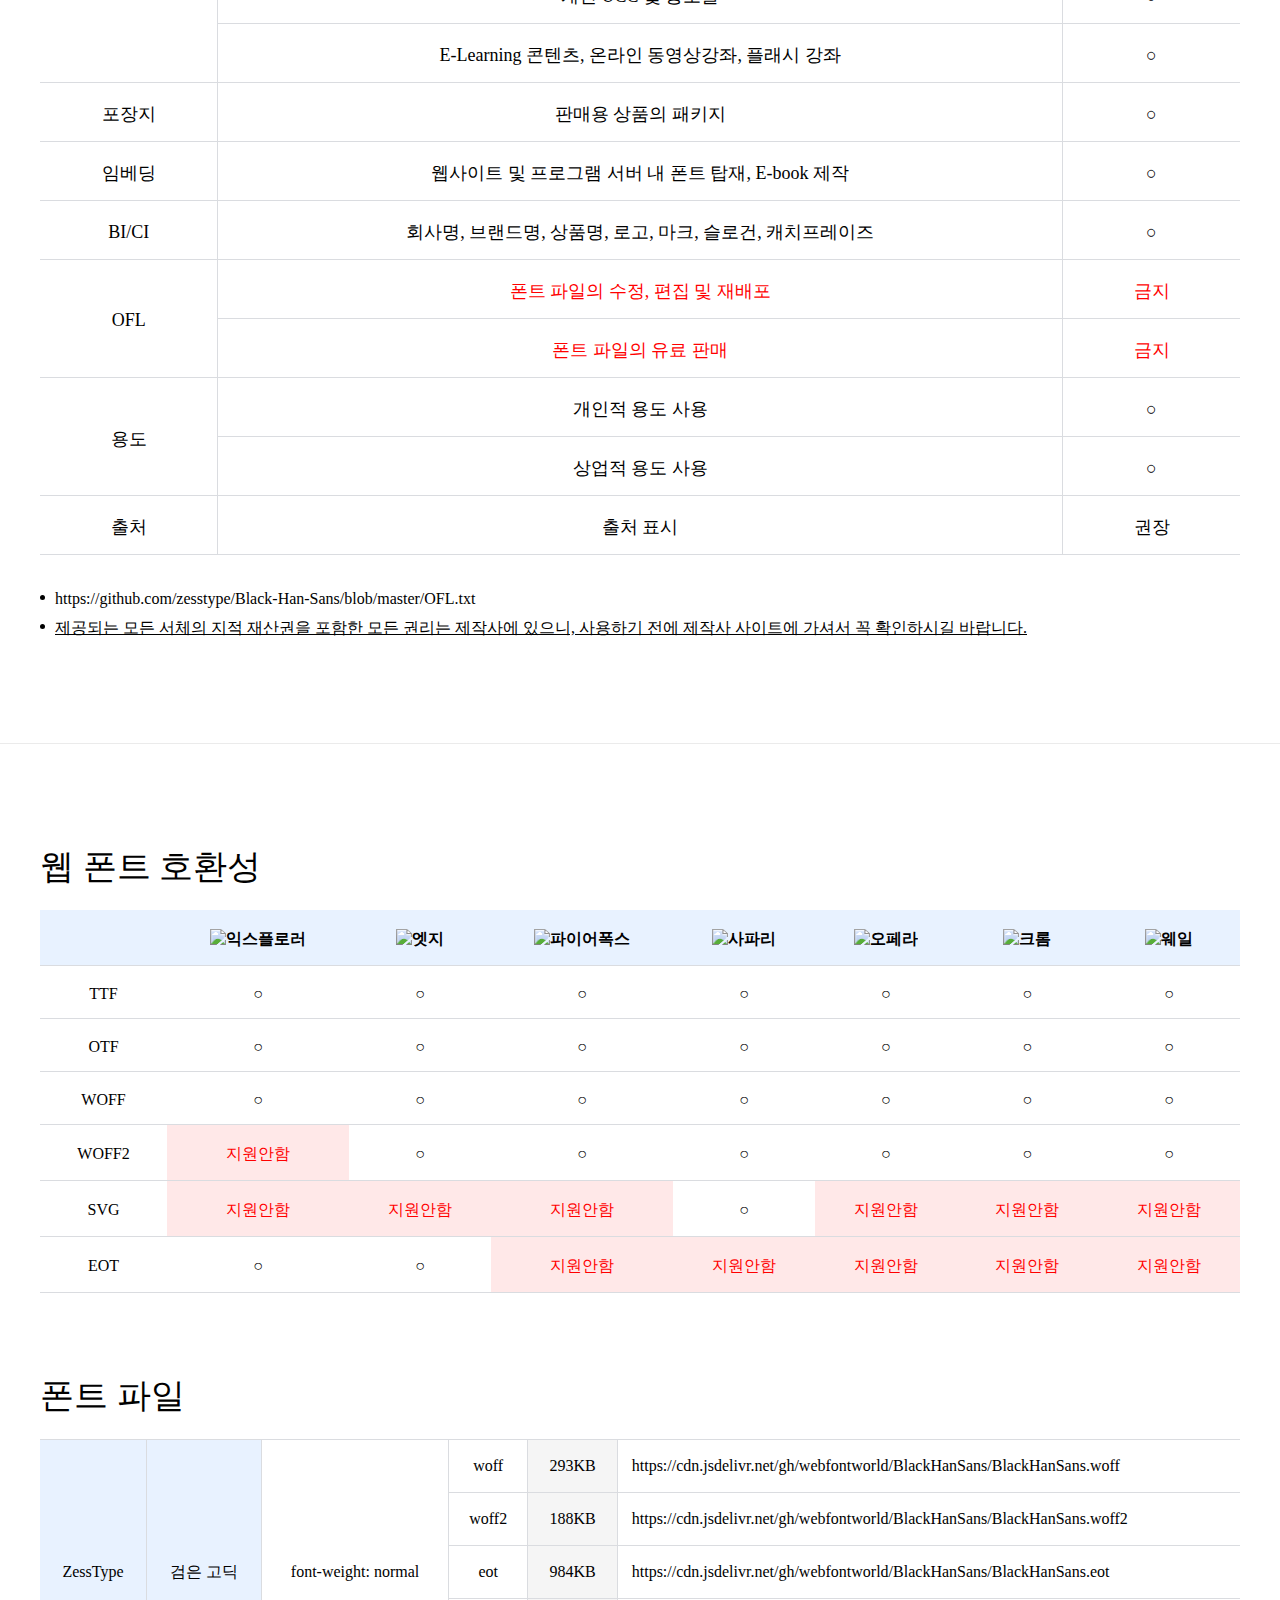
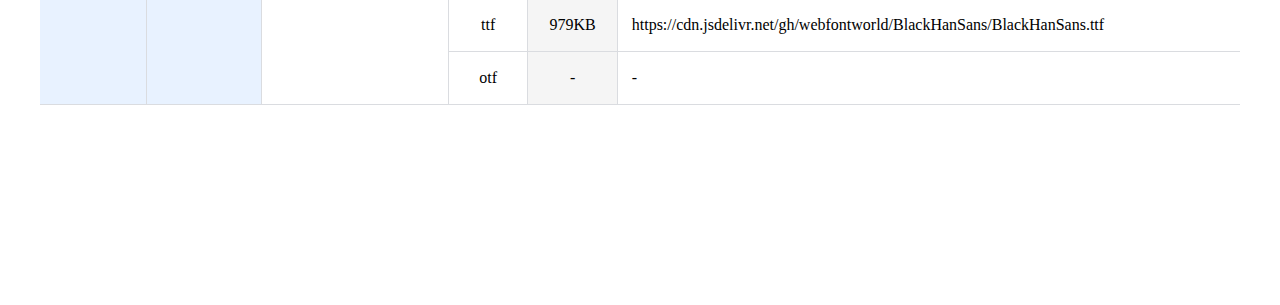
==== commit 494cd97f: "2021.11.30" ====
--- a/BlackHanSans.html
+++ b/BlackHanSans.html
@@ -577,48 +577,43 @@
             <table class="fw">
                 <tbody>
                     <tr>
-                        <th rowspan="5" class="ce fw">Zess Type</th>
+                        <th rowspan="5" class="ce fw">ZessType</th>
                         <th rowspan="5" class="ce fw">검은 고딕</th>
                         <td rowspan="5" class="ce">
                             font-weight: normal
                         </td>
                         <td class="ce">woff</td>
-                        <td class="ce bg">288KB<br>288KB</td>
+                        <td class="ce bg">293KB</td>
                         <td>
-                            https://cdn.jsdelivr.net/gh/webfontworld/bccard/BCcardLight.woff<br>
-                            https://cdn.jsdelivr.net/gh/webfontworld/bccard/BCcardBold.woff<br>
+                            https://cdn.jsdelivr.net/gh/webfontworld/BlackHanSans/BlackHanSans.woff
                         </td>
                     </tr>
                     <tr>
                         <td class="ce">woff2</td>
-                        <td class="ce bg">155KB<br>157KB</td>
+                        <td class="ce bg">188KB</td>
                         <td>
-                            https://cdn.jsdelivr.net/gh/webfontworld/bccard/BCcardLight.woff2<br>
-                            https://cdn.jsdelivr.net/gh/webfontworld/bccard/BCcardBold.woff2<br>
+                            https://cdn.jsdelivr.net/gh/webfontworld/BlackHanSans/BlackHanSans.woff2
                         </td>
                     </tr>
                     <tr>
                         <td class="ce">eot</td>
-                        <td class="ce bg">1MB<br>1MB</td>
+                        <td class="ce bg">984KB</td>
                         <td>
-                            https://cdn.jsdelivr.net/gh/webfontworld/bccard/BCcardLight.eot<br>
-                            https://cdn.jsdelivr.net/gh/webfontworld/bccard/BCcardBold.eot<br>
+                            https://cdn.jsdelivr.net/gh/webfontworld/BlackHanSans/BlackHanSans.eot
                         </td>
                     </tr>
                     <tr>
                         <td class="ce">ttf</td>
-                        <td class="ce bg">876KB<br>882KB</td>
+                        <td class="ce bg">979KB</td>
                         <td>
-                            https://cdn.jsdelivr.net/gh/webfontworld/bccard/BCcardLight.ttf<br>
-                            https://cdn.jsdelivr.net/gh/webfontworld/bccard/BCcardBold.ttf<br>
+                            https://cdn.jsdelivr.net/gh/webfontworld/BlackHanSans/BlackHanSans.ttf
                         </td>
                     </tr>
                     <tr>
                         <td class="ce">otf</td>
-                        <td class="ce bg">674KB<br>695KB</td>
+                        <td class="ce bg">-</td>
                         <td>
-                            https://cdn.jsdelivr.net/gh/webfontworld/bccard/BCcardLight.otf<br>
-                            https://cdn.jsdelivr.net/gh/webfontworld/bccard/BCcardBold.otf<br>
+                            -
                         </td>
                     </tr>
                 </tbody>
